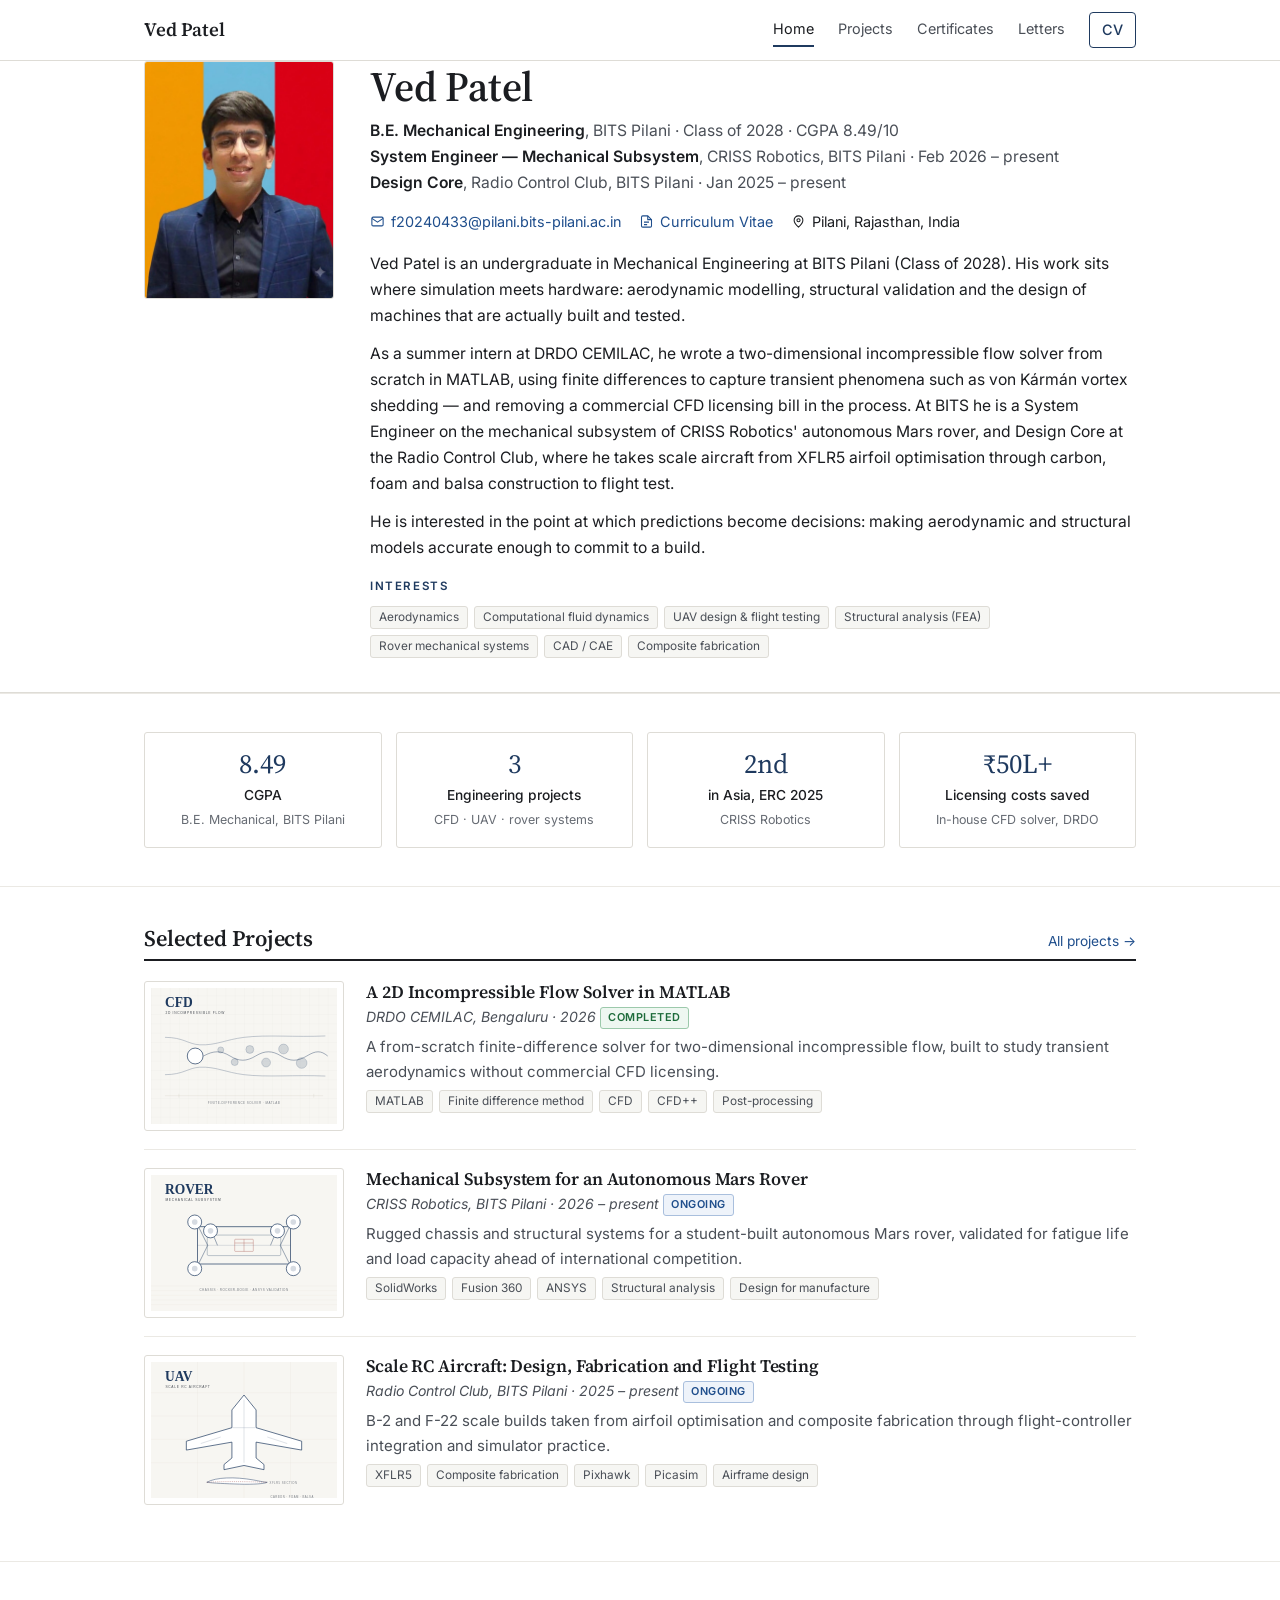
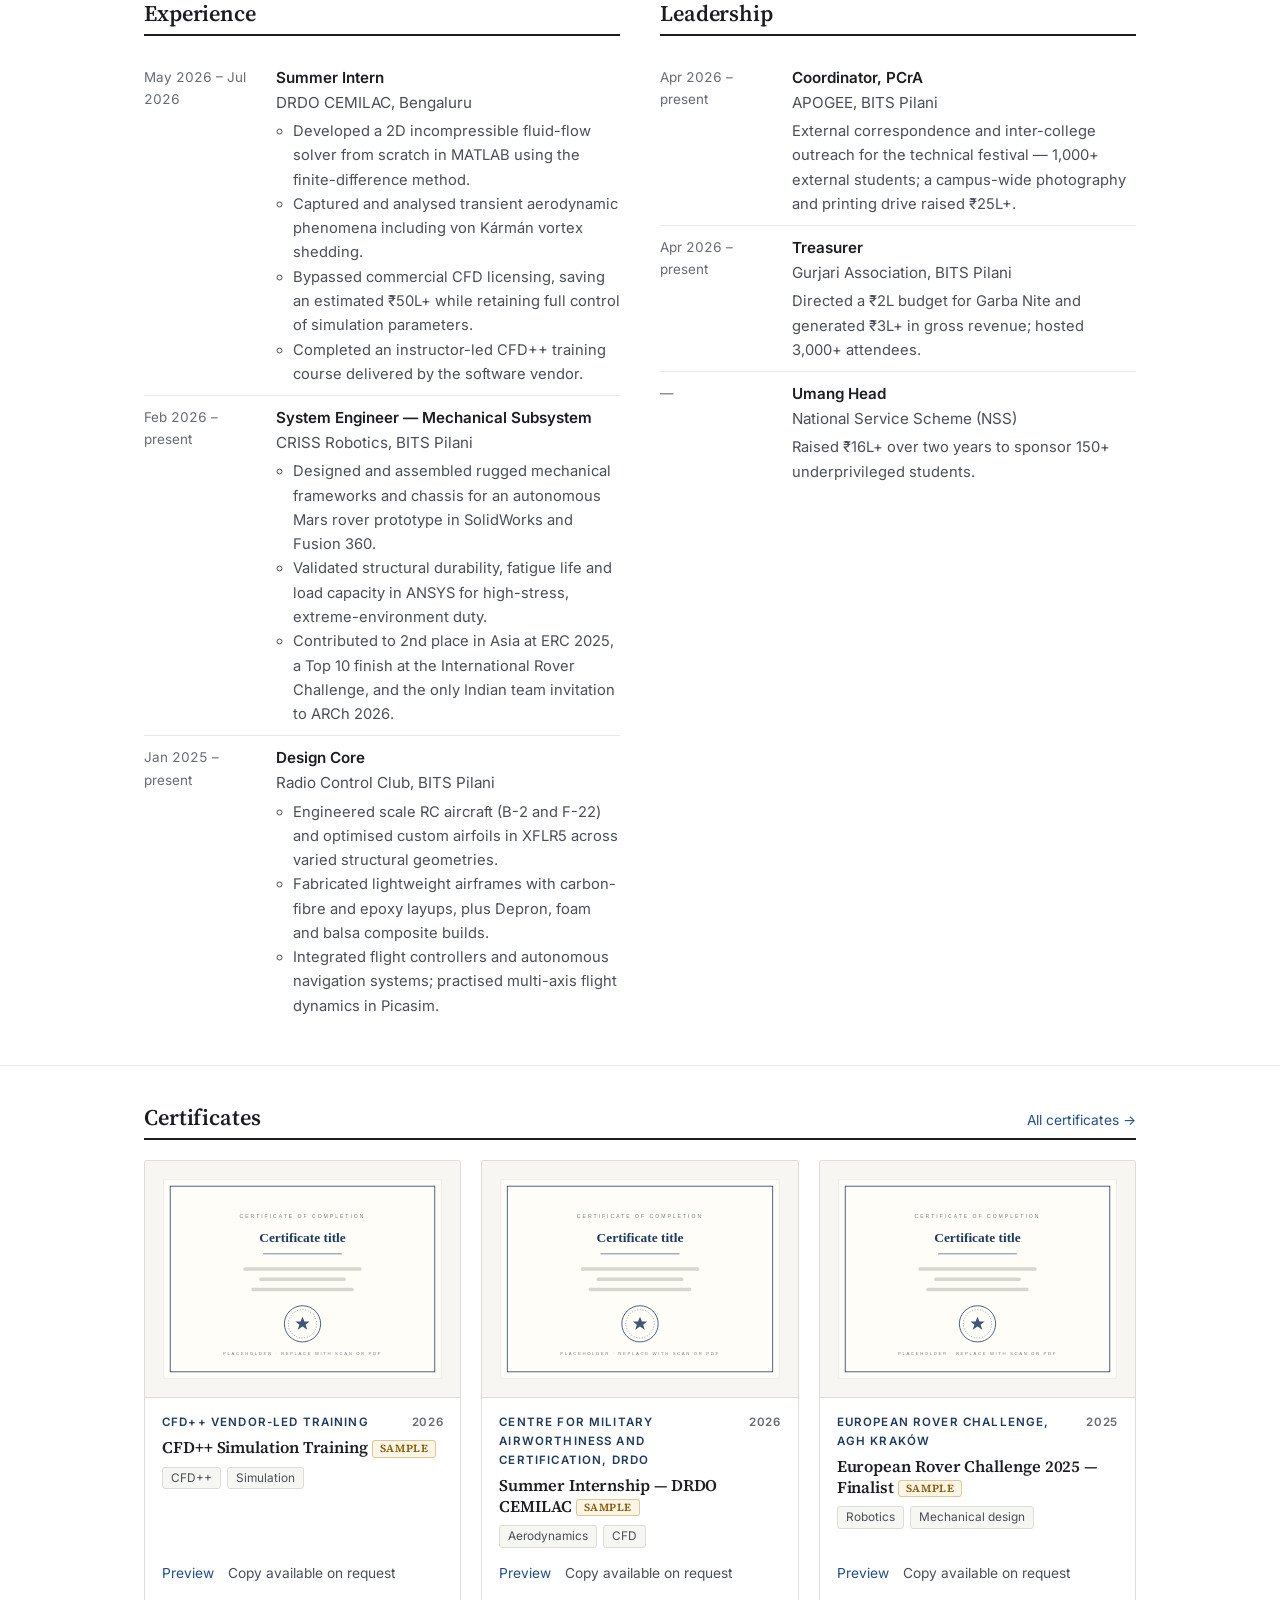
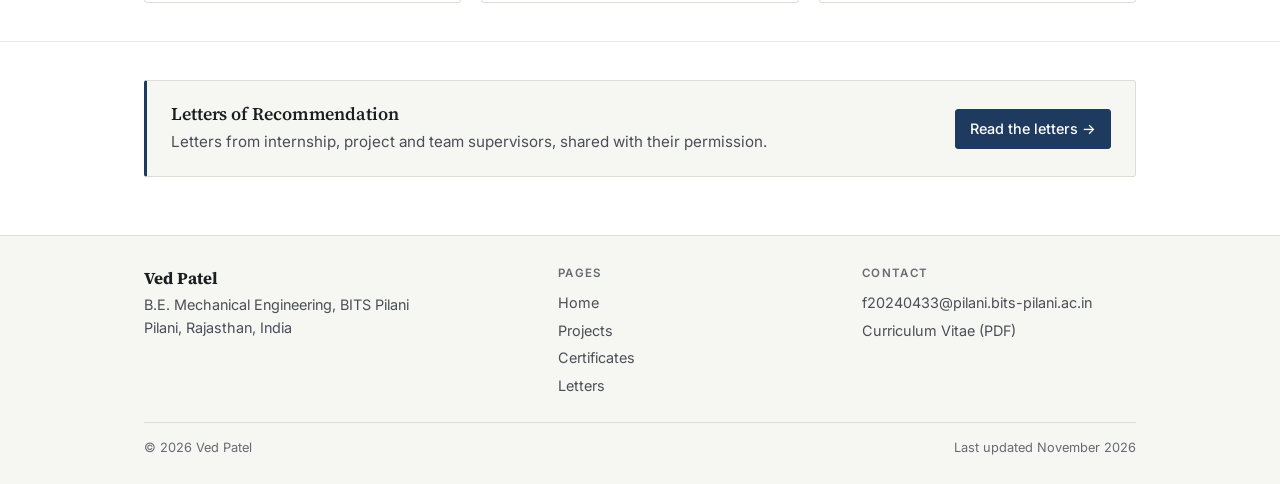
==== index.html @ c5541d89 "Initial portfolio site: home, projects, certificates, letters" ====
<!DOCTYPE html>
<html lang="en">
<head>
<meta charset="UTF-8">
<meta name="viewport" content="width=device-width, initial-scale=1.0">
<title>Ved Patel · Mechanical Engineering, BITS Pilani</title>
<meta name="description" content="Ved Patel — Mechanical Engineering undergraduate at BITS Pilani working on computational fluid dynamics, autonomous rover systems and UAV design.">
<meta name="theme-color" content="#1f3a5f">
<meta property="og:type" content="website">
<meta property="og:title" content="Ved Patel · Mechanical Engineering, BITS Pilani">
<meta property="og:description" content="Computational fluid dynamics, autonomous rover systems and UAV design.">
<meta property="og:site_name" content="Ved Patel">
<link rel="icon" href="assets/img/favicon.svg" type="image/svg+xml">
<link rel="preconnect" href="https://fonts.googleapis.com">
<link rel="preconnect" href="https://fonts.gstatic.com" crossorigin>
<link href="https://fonts.googleapis.com/css2?family=Source+Serif+4:opsz,wght@8..60,400;8..60,600;8..60,700&family=Inter:wght@400;500;600&display=swap" rel="stylesheet">
<link rel="stylesheet" href="assets/css/style.css">
<script src="assets/data/content.js" defer></script>
<script src="assets/js/main.js" defer></script>
</head>
<body>

<a class="skip-link" href="#main">Skip to content</a>

<header class="nav">
  <div class="container nav-inner">
    <a class="brand" href="index.html">Ved Patel</a>
    <button class="nav-toggle" type="button" aria-label="Menu" aria-expanded="false" aria-controls="nav-links">
      <svg viewBox="0 0 24 24" fill="none" stroke="currentColor" stroke-width="1.6" aria-hidden="true"><path d="M3 6h18M3 12h18M3 18h18"/></svg>
    </button>
    <nav class="nav-links" id="nav-links">
      <a href="index.html" class="active">Home</a>
      <a href="projects.html">Projects</a>
      <a href="certificates.html">Certificates</a>
      <a href="letters.html">Letters</a>
      <a href="assets/docs/Ved_Patel_CV.pdf" class="nav-cta" target="_blank" rel="noopener">CV</a>
    </nav>
  </div>
</header>

<main id="main">

  <section class="profile">
    <div class="container profile-grid">
      <img class="portrait" src="assets/img/portrait.jpg" width="190" height="238" alt="Portrait of Ved Patel">
      <div>
        <h1>Ved Patel</h1>
        <div data-roles></div>
        <div class="contact-row" data-contacts></div>
        <div class="bio" data-bio></div>
        <p class="kicker" style="margin:16px 0 0">Interests</p>
        <div class="interests" data-interests></div>
      </div>
    </div>
  </section>

  <section>
    <div class="container">
      <div class="stat-grid" data-stats></div>
    </div>
  </section>

  <section id="projects">
    <div class="container">
      <div class="sec-title">
        <h2>Selected Projects</h2>
        <a href="projects.html">All projects &rarr;</a>
      </div>
      <div class="rlist" data-featured-projects></div>
    </div>
  </section>

  <section id="experience">
    <div class="container two-col">
      <div>
        <div class="sec-title"><h2>Experience</h2></div>
        <ul class="cv" data-experience></ul>
      </div>
      <div>
        <div class="sec-title"><h2>Leadership</h2></div>
        <ul class="cv" data-leadership></ul>
      </div>
    </div>
  </section>

  <section id="certificates">
    <div class="container">
      <div class="sec-title">
        <h2>Certificates</h2>
        <a href="certificates.html">All certificates &rarr;</a>
      </div>
      <div class="grid grid-3" data-cert-preview></div>
    </div>
  </section>

  <section id="letters">
    <div class="container">
      <div class="cta-band">
        <div>
          <h3>Letters of Recommendation</h3>
          <p>Letters from internship, project and team supervisors, shared with their permission.</p>
        </div>
        <a class="btn btn-primary" href="letters.html">Read the letters &rarr;</a>
      </div>
    </div>
  </section>

</main>

<footer class="footer">
  <div class="container">
    <div class="footer-grid">
      <div>
        <p class="addr"><strong>Ved Patel</strong><br>
        B.E. Mechanical Engineering, BITS Pilani<br>
        Pilani, Rajasthan, India</p>
      </div>
      <div>
        <h4>Pages</h4>
        <a href="index.html">Home</a>
        <a href="projects.html">Projects</a>
        <a href="certificates.html">Certificates</a>
        <a href="letters.html">Letters</a>
      </div>
      <div>
        <h4>Contact</h4>
        <a href="mailto:f20240433@pilani.bits-pilani.ac.in">f20240433@pilani.bits-pilani.ac.in</a>
        <a href="assets/docs/Ved_Patel_CV.pdf" target="_blank" rel="noopener">Curriculum Vitae (PDF)</a>
      </div>
    </div>
    <div class="copy">
      <span>&copy; <span data-year>2026</span> Ved Patel</span>
      <span>Last updated November 2026</span>
    </div>
  </div>
</footer>

</body>
</html>
---- assets/css/style.css ----
/* =========================================================
   Ved Patel — academic portfolio
   Light, formal theme · Oxford navy accent
   ========================================================= */

:root{
  --bg:          #ffffff;
  --bg-2:        #f6f6f3;
  --panel:       #ffffff;
  --line:        #dedcd6;
  --line-soft:   #ebe9e4;
  --text:        #1b1d21;
  --muted:       #4a4f57;
  --muted-2:     #666b73;
  --accent:      #1f3a5f;   /* Oxford navy */
  --accent-soft: #2c5282;
  --accent-tint: #eef2f7;
  --link:        #1f4e8c;
  --tile:        #f1efe9;
  --maxw:        1040px;
  --serif: "Source Serif 4", "Source Serif Pro", Georgia, "Times New Roman", serif;
  --sans: "Inter", -apple-system, BlinkMacSystemFont, "Segoe UI", Roboto, sans-serif;
}

*{ box-sizing:border-box; }
html{ scroll-behavior:smooth; }

body{
  margin:0;
  background:var(--bg);
  color:var(--text);
  font-family:var(--sans);
  font-size:16px;
  line-height:1.65;
  -webkit-font-smoothing:antialiased;
  text-rendering:optimizeLegibility;
}

img{ max-width:100%; display:block; }
a{ color:var(--link); text-decoration:none; }
a:hover{ text-decoration:underline; text-underline-offset:2px; }

:focus-visible{
  outline:2px solid var(--accent);
  outline-offset:3px;
  border-radius:2px;
}

[hidden]{ display:none !important; }

h1,h2,h3,h4{
  font-family:var(--serif);
  font-weight:600;
  letter-spacing:-.005em;
  line-height:1.25;
  margin:0;
  color:var(--text);
}
h1{ font-size:clamp(2rem,4vw,2.6rem); }
h2{ font-size:1.55rem; }
h3{ font-size:1.12rem; }
p{ margin:0 0 1em; }

.container{ width:100%; max-width:var(--maxw); margin:0 auto; padding:0 24px; }
.muted{ color:var(--muted); }
.small{ font-size:.86rem; }
.skip-link{
  position:absolute; left:-9999px; top:0; z-index:100;
  background:var(--accent); color:#fff; padding:10px 16px; border-radius:0 0 4px 0;
}
.skip-link:focus{ left:0; }

/* ---------- Nav ---------- */
.nav{
  position:sticky; top:0; z-index:50;
  background:rgba(255,255,255,.96);
  backdrop-filter:saturate(1.2) blur(6px);
  border-bottom:1px solid var(--line);
}
.nav-inner{ display:flex; align-items:center; justify-content:space-between; height:60px; }
.brand{
  font-family:var(--serif); font-size:1.18rem; font-weight:600;
  color:var(--text); display:flex; align-items:center; gap:10px;
}
.brand:hover{ text-decoration:none; }
.nav-links{ display:flex; align-items:center; gap:24px; }
.nav-links a{
  font-size:.9rem; color:var(--muted); padding:4px 0;
  border-bottom:2px solid transparent;
}
.nav-links a:hover{ color:var(--text); text-decoration:none; }
.nav-links a.active{ color:var(--text); border-bottom-color:var(--accent); }
.nav-cta{
  border:1px solid var(--accent) !important;
  border-radius:4px; padding:5px 12px !important;
  color:var(--accent) !important; font-weight:500;
}
.nav-cta:hover{ background:var(--accent); color:#fff !important; }
.nav-toggle{
  display:none; background:none; border:0; color:var(--text);
  cursor:pointer; padding:8px; border-radius:4px;
}
.nav-toggle svg{ width:24px; height:24px; }

/* ---------- Profile header ---------- */
.profile{ padding:44px 0 34px; border-bottom:1px solid var(--line); }
.profile-grid{ display:grid; grid-template-columns:190px 1fr; gap:36px; align-items:start; }
.portrait{
  width:190px; height:auto; aspect-ratio:4/5; object-fit:cover;
  border:1px solid var(--line); border-radius:3px; background:#fff;
}
.profile h1{ margin-bottom:.35rem; }
.role{ margin:0; color:var(--muted); font-size:.98rem; line-height:1.55; }
.role strong{ color:var(--text); font-weight:600; }
.role + .role{ margin-top:2px; }
.contact-row{ display:flex; flex-wrap:wrap; gap:6px 18px; margin-top:14px; font-size:.9rem; }
.contact-row a,
.contact-row span{ display:inline-flex; align-items:center; gap:6px; }
.contact-row svg{ width:15px; height:15px; flex:none; }
.bio{ margin-top:18px; font-size:.98rem; color:var(--text); }
.bio p{ margin-bottom:.8em; }
.bio p:last-child{ margin-bottom:0; }
.interests{ display:flex; flex-wrap:wrap; gap:6px; margin-top:10px; }

/* ---------- Sections ---------- */
section{ padding:38px 0; }
section + section{ border-top:1px solid var(--line-soft); }
main > section:first-child{ padding-top:0; }
.sec-title{
  display:flex; align-items:baseline; justify-content:space-between; gap:16px;
  border-bottom:2px solid var(--text); padding-bottom:6px; margin-bottom:20px;
}
.sec-title h2{ font-size:1.4rem; }
.sec-title a{ font-size:.86rem; white-space:nowrap; }
.section-head{ margin-bottom:22px; max-width:72ch; }
.kicker{
  font-size:.72rem; letter-spacing:.14em; text-transform:uppercase;
  color:var(--accent); font-weight:600; margin:0 0 .5rem;
}
.lede{ font-size:1.02rem; color:var(--muted); max-width:75ch; }

/* ---------- Stats ---------- */
.stat-grid{ display:grid; grid-template-columns:repeat(4,1fr); gap:14px; }
.stat{
  border:1px solid var(--line); border-radius:3px; padding:16px;
  text-align:center; background:#fff;
}
.stat .num{ font-family:var(--serif); font-size:1.7rem; color:var(--accent); line-height:1.1; }
.stat .lbl{ font-size:.86rem; color:var(--text); margin-top:.35rem; font-weight:500; }
.stat .sub{ font-size:.78rem; color:var(--muted-2); margin-top:.2rem; }

/* ---------- Chips & badges ---------- */
.chip{
  font-size:.74rem; color:var(--muted); border:1px solid var(--line);
  border-radius:3px; padding:1px 8px; background:var(--bg-2);
  display:inline-block; line-height:1.6;
}
.meta-row{ display:flex; flex-wrap:wrap; gap:6px; align-items:center; }
.badge{
  display:inline-block; font-size:.68rem; font-weight:600; letter-spacing:.05em;
  text-transform:uppercase; padding:1px 7px; border-radius:3px;
  vertical-align:1px; border:1px solid;
}
.badge.pub{ color:#1d6b3a; border-color:#9cc9ab; background:#eef7f1; }
.badge.acc{ color:#1f4e8c; border-color:#a9bfdd; background:#eef3fa; }
.badge.sample{ color:#8a5a00; border-color:#e0c68f; background:#fbf5e7; }
.badge.muted-badge{ color:var(--muted-2); border-color:var(--line); background:var(--bg-2); }

/* ---------- Research / project list ---------- */
.rlist{ display:flex; flex-direction:column; }
.ritem{
  display:grid; grid-template-columns:200px 1fr; gap:22px;
  padding:18px 0; border-bottom:1px solid var(--line-soft);
}
.ritem:first-child{ padding-top:0; }
.ritem:last-child{ border-bottom:0; }
.rthumb{
  border:1px solid var(--line); border-radius:3px; background:#fff;
  aspect-ratio:4/3; display:flex; align-items:center; justify-content:center;
  overflow:hidden; padding:6px;
}
.rthumb img{ width:100%; height:100%; object-fit:cover; }
.ritem h3{ font-size:1.1rem; margin-bottom:2px; }
.ritem h3 a{ color:var(--text); }
.ritem .venue{ font-size:.88rem; color:var(--muted); font-style:italic; margin-bottom:6px; }
.ritem .venue .badge{ font-style:normal; }
.ritem p{ font-size:.94rem; color:var(--muted); margin:0 0 6px; }
.ritem .meta-row{ margin-top:6px; }

/* ---------- Cards ---------- */
.grid{ display:grid; gap:20px; }
.grid-2{ grid-template-columns:repeat(2,1fr); }
.grid-3{ grid-template-columns:repeat(3,1fr); }

.card{
  border:1px solid var(--line); border-radius:3px; overflow:hidden;
  background:#fff; color:var(--text); display:flex; flex-direction:column;
}
.card-media{
  background:var(--tile); border-bottom:1px solid var(--line);
  display:flex; align-items:center; justify-content:center;
  aspect-ratio:4/3; overflow:hidden;
}
.card-media img{ width:100%; height:100%; object-fit:cover; }
.card-body{ padding:16px 18px 18px; flex:1; display:flex; flex-direction:column; }
.card .tag{
  font-size:.7rem; letter-spacing:.12em; text-transform:uppercase;
  color:var(--accent); font-weight:600; margin-bottom:.4rem;
}
.card h3{ font-size:1.08rem; margin-bottom:.4rem; }
.card p{ color:var(--muted); font-size:.92rem; margin:0 0 1em; }
.card .meta-row{ margin-top:auto; }

/* ---------- Certificate cards ---------- */
.cert-card{
  border:1px solid var(--line); border-radius:3px; overflow:hidden;
  background:#fff; display:flex; flex-direction:column;
  transition:border-color .2s ease, box-shadow .2s ease;
}
.cert-card:hover{ border-color:#bdb9b0; box-shadow:0 2px 10px rgba(0,0,0,.05); }
.cert-media{
  display:block; width:100%; padding:0; border:0; border-bottom:1px solid var(--line);
  background:var(--tile); cursor:pointer; aspect-ratio:4/3; overflow:hidden;
}
.cert-media img{ width:100%; height:100%; object-fit:cover; transition:transform .3s ease; }
.cert-media:hover img{ transform:scale(1.02); }
.cert-body{ padding:15px 17px 17px; display:flex; flex-direction:column; flex:1; }
.cert-top{
  display:flex; justify-content:space-between; gap:10px;
  font-size:.72rem; letter-spacing:.1em; text-transform:uppercase;
  color:var(--accent); font-weight:600; margin-bottom:.35rem;
}
.cert-top .when{ color:var(--muted-2); letter-spacing:.06em; white-space:nowrap; }
.cert-body h3{ font-size:1.02rem; margin-bottom:.55rem; }
.cert-body .meta-row{ margin:0 0 .9rem; }
.cert-links{ margin-top:auto; display:flex; flex-wrap:wrap; gap:6px 14px; font-size:.86rem; }
.linkish{
  background:none; border:0; padding:0; margin:0; cursor:pointer;
  color:var(--link); font:inherit; text-align:left;
}
.linkish:hover{ text-decoration:underline; text-underline-offset:2px; }

/* ---------- Letters ---------- */
.letters-list{ display:flex; flex-direction:column; }
.letter-item{
  display:grid; grid-template-columns:190px 1fr; gap:24px;
  padding:20px 0; border-bottom:1px solid var(--line-soft);
}
.letter-item:first-child{ padding-top:0; }
.letter-item:last-child{ border-bottom:0; }
.letter-preview{
  position:relative; border:1px solid var(--line); border-radius:3px;
  background:var(--tile); aspect-ratio:4/3; overflow:hidden;
}
.letter-preview img{ width:100%; height:100%; object-fit:cover; }
.letter-preview .badge{ position:absolute; top:8px; left:8px; background:#fff; }
.letter-item h3{ font-size:1.08rem; margin-bottom:2px; }
.letter-role{ margin:0; color:var(--muted); font-size:.93rem; }
.letter-rel{ margin:.35rem 0 .9rem; color:var(--muted-2); font-size:.86rem; font-style:italic; }
.letter-actions{ display:flex; flex-wrap:wrap; gap:8px 14px; align-items:center; font-size:.88rem; }

/* ---------- CV rows ---------- */
.cv{ list-style:none; margin:0; padding:0; }
.cv li{
  display:grid; grid-template-columns:150px 1fr; gap:18px;
  padding:9px 0; border-bottom:1px solid var(--line-soft); font-size:.95rem;
}
.cv li:last-child{ border-bottom:0; }
.cv .d{ color:var(--muted-2); font-size:.84rem; font-variant-numeric:tabular-nums; padding-top:1px; }
.cv .r{ font-weight:600; }
.cv .o{ color:var(--muted); }
.cv .x{ color:var(--muted); font-size:.92rem; margin-top:4px; }
.cv .x ul{ margin:4px 0 0; padding-left:1.05rem; }
.cv .x li{ display:list-item; padding:0; border:0; font-size:.92rem; }
.two-col{ display:grid; grid-template-columns:1fr 1fr; gap:40px; }
.two-col .cv li{ grid-template-columns:118px 1fr; gap:14px; }

/* ---------- Buttons ---------- */
.btn{
  display:inline-flex; align-items:center; gap:.45rem; padding:7px 14px;
  border-radius:3px; font-size:.9rem; font-weight:500;
  border:1px solid var(--line); color:var(--text); background:#fff; cursor:pointer;
  font-family:var(--sans);
}
.btn:hover{ text-decoration:none; border-color:var(--accent); color:var(--accent); }
.btn svg{ width:15px; height:15px; }
.btn-primary{ background:var(--accent); border-color:var(--accent); color:#fff; }
.btn-primary:hover{ background:var(--accent-soft); border-color:var(--accent-soft); color:#fff; }

/* ---------- Page header ---------- */
.page-head{ padding:40px 0 26px; border-bottom:1px solid var(--line); }
.page-head h1{ font-size:clamp(1.8rem,3.4vw,2.3rem); }
.page-head .lede{ margin-top:.8rem; margin-bottom:0; }

/* ---------- Filters ---------- */
.filters{ display:flex; flex-wrap:wrap; gap:8px; margin-bottom:24px; }
.filter{
  font-family:var(--sans); font-size:.83rem; color:var(--muted);
  background:#fff; border:1px solid var(--line); border-radius:3px;
  padding:4px 12px; cursor:pointer;
}
.filter:hover{ border-color:var(--accent); color:var(--accent); }
.filter.active{ background:var(--accent); border-color:var(--accent); color:#fff; }

/* ---------- Detail page ---------- */
.back-link{
  display:inline-flex; align-items:center; gap:.4rem;
  color:var(--muted); font-size:.88rem; margin:26px 0 18px;
}
.back-link:hover{ color:var(--accent); }
.detail-head{ padding-bottom:22px; border-bottom:1px solid var(--line); }
.detail-head h1{ font-size:clamp(1.7rem,3.2vw,2.25rem); max-width:24ch; }
.detail-meta{ margin:.7rem 0 0; color:var(--muted); font-size:.95rem; }
.detail-meta .badge{ margin-left:6px; }
.facts{ display:grid; grid-template-columns:repeat(4,1fr); gap:12px; margin:22px 0 30px; }
.fact{ border:1px solid var(--line); border-radius:3px; padding:12px 14px; background:var(--bg-2); }
.fact .k{
  font-size:.64rem; letter-spacing:.12em; text-transform:uppercase;
  color:var(--accent); font-weight:600;
}
.fact .v{ font-family:var(--serif); font-size:1rem; margin-top:.25rem; color:var(--text); line-height:1.3; }
.detail-grid{ display:grid; grid-template-columns:minmax(0,1fr) 290px; gap:40px; align-items:start; }
.prose{ max-width:74ch; }
.prose p{ color:var(--muted); }
.prose p:last-child{ margin-bottom:0; }
.prose h2{ font-size:1.3rem; margin:1.8rem 0 .6rem; }
.prose h3{ font-size:1.02rem; margin:1.4rem 0 .4rem; color:var(--accent); }
.figure{
  margin:0 0 1.8rem; border:1px solid var(--line); border-radius:3px;
  overflow:hidden; background:#fff;
}
.figure .frame{ background:var(--tile); padding:14px; display:flex; align-items:center; justify-content:center; }
.figure img{ max-height:460px; width:auto; max-width:100%; }
.figure figcaption{
  padding:10px 14px; color:var(--muted); font-size:.84rem;
  border-top:1px solid var(--line); background:var(--bg-2);
}
.gallery{ display:grid; grid-template-columns:1fr 1fr; gap:16px; margin:1.6rem 0; }
.gallery .figure{ margin:0; }
.gallery .figure img{ max-height:280px; }
.detail-aside{ display:flex; flex-direction:column; gap:16px; }
.panel{ border:1px solid var(--line); border-radius:3px; padding:16px 18px; background:var(--panel); }
.panel h3{
  font-family:var(--sans); font-size:.7rem; letter-spacing:.12em;
  text-transform:uppercase; color:var(--muted-2); font-weight:600;
  margin-bottom:.7rem;
}
.panel ul{ margin:0; padding-left:1.05rem; color:var(--muted); font-size:.9rem; }
.panel li{ margin-bottom:.45rem; }
.panel li:last-child{ margin-bottom:0; }
.panel .chips{ display:flex; flex-wrap:wrap; gap:6px; }
.panel .links{ display:flex; flex-direction:column; gap:6px; font-size:.9rem; }
.prevnext{
  display:flex; justify-content:space-between; gap:20px;
  margin-top:38px; padding-top:18px; border-top:1px solid var(--line);
  font-size:.92rem;
}
.prevnext a{ display:inline-flex; flex-direction:column; gap:2px; max-width:46%; }
.prevnext .lbl{ font-size:.72rem; letter-spacing:.12em; text-transform:uppercase; color:var(--muted-2); }
.prevnext .next{ text-align:right; margin-left:auto; }
.prevnext .t{ color:var(--text); font-weight:500; }

/* ---------- CTA band ---------- */
.cta-band{
  border:1px solid var(--line); border-left:3px solid var(--accent);
  border-radius:3px; padding:22px 24px; background:var(--bg-2);
  display:flex; align-items:center; justify-content:space-between; gap:22px;
}
.cta-band p{ margin:0; color:var(--muted); font-size:.95rem; max-width:62ch; }
.cta-band h3{ margin-bottom:.25rem; }

/* ---------- Footer ---------- */
.footer{
  border-top:1px solid var(--line); background:var(--bg-2);
  padding:30px 0 26px; margin-top:20px; font-size:.9rem;
}
.footer-grid{ display:grid; grid-template-columns:1.4fr 1fr 1fr; gap:30px; }
.footer h4{
  font-family:var(--sans); font-size:.72rem; letter-spacing:.12em;
  text-transform:uppercase; color:var(--muted-2); margin-bottom:8px; font-weight:600;
}
.footer a{ display:block; color:var(--muted); padding:2px 0; }
.footer a:hover{ color:var(--accent); }
.footer .addr{ color:var(--muted); line-height:1.6; margin:0; }
.footer .addr strong{ color:var(--text); font-family:var(--serif); font-size:1.05rem; }
.footer .copy{
  margin-top:22px; padding-top:14px; border-top:1px solid var(--line);
  color:var(--muted-2); font-size:.8rem;
  display:flex; justify-content:space-between; flex-wrap:wrap; gap:8px;
}

/* ---------- Modal / lightbox (native dialog) ---------- */
.modal{
  border:0; padding:0; background:transparent;
  width:min(760px, calc(100vw - 32px));
  max-height:calc(100vh - 48px);
  color:var(--text);
}
.modal::backdrop{ background:rgba(20,24,30,.55); backdrop-filter:blur(2px); }
.modal-panel{
  background:#fff; border:1px solid var(--line); border-radius:4px;
  max-height:calc(100vh - 48px); overflow:auto; position:relative;
  box-shadow:0 18px 50px rgba(0,0,0,.22);
}
.modal-close{
  position:absolute; top:8px; right:10px; z-index:2;
  background:#fff; border:1px solid var(--line); border-radius:3px;
  width:32px; height:32px; font-size:1.25rem; line-height:1; color:var(--muted);
  cursor:pointer;
}
.modal-close:hover{ color:var(--text); border-color:var(--accent); }
.modal-body{ padding:26px 28px 28px; }
.modal-body h2{ font-size:1.4rem; margin-bottom:.35rem; }
.modal-sub{ color:var(--muted); font-size:.9rem; margin:0 0 1.1rem; }
.modal-figure{
  border:1px solid var(--line); border-radius:3px; overflow:hidden;
  background:var(--tile); margin:0 0 1.1rem;
}
.modal-figure img{ width:100%; height:auto; }
.modal-actions{ display:flex; flex-wrap:wrap; gap:8px; margin-top:1.2rem; }
.modal .note{
  display:block; color:var(--muted-2); font-size:.86rem;
  border-top:1px solid var(--line-soft); padding-top:12px; margin-top:14px;
}
.pdf-frame{
  width:100%; height:min(60vh, 520px); border:1px solid var(--line);
  border-radius:3px; background:var(--bg-2);
}
body.modal-open{ overflow:hidden; }

/* ---------- Empty state ---------- */
.empty{
  border:1px dashed var(--line); border-radius:3px;
  padding:34px 24px; text-align:center; color:var(--muted); background:var(--bg-2);
}
.empty h1,.empty h3{ margin-bottom:.4rem; }
.empty-title{ font-size:1.4rem; }
.empty p{ margin:0; }

/* ---------- Responsive ---------- */
@media (max-width:900px){
  .grid-3{ grid-template-columns:repeat(2,1fr); }
  .two-col{ grid-template-columns:1fr; gap:10px; }
  .stat-grid{ grid-template-columns:repeat(2,1fr); }
  .detail-grid{ grid-template-columns:1fr; gap:28px; }
  .facts{ grid-template-columns:repeat(2,1fr); }
  .letters-list .letter-item{ grid-template-columns:160px 1fr; }
}
@media (max-width:760px){
  .nav-links{
    position:fixed; inset:60px 0 auto 0; flex-direction:column;
    align-items:flex-start; gap:0; background:#fff;
    border-bottom:1px solid var(--line); padding:6px 24px 16px;
    transform:translateY(-130%); transition:transform .25s ease; z-index:40;
  }
  .nav-links.open{ transform:none; }
  .nav-links a{ width:100%; padding:12px 0; border-bottom:1px solid var(--line-soft); }
  .nav-links a.active{ border-bottom-color:var(--line-soft); color:var(--accent); }
  .nav-links a.nav-cta{ margin-top:10px; text-align:center; }
  .nav-toggle{ display:inline-flex; }
  .profile{ padding:28px 0 24px; }
  .profile-grid{ grid-template-columns:1fr; gap:18px; }
  .portrait{ width:150px; }
  .ritem{ grid-template-columns:1fr; gap:10px; }
  .rthumb{ max-width:360px; }
  .cv li, .two-col .cv li{ grid-template-columns:1fr; gap:2px; }
  .grid-2,.grid-3{ grid-template-columns:1fr; }
  .footer-grid{ grid-template-columns:1fr; gap:18px; }
  .facts{ grid-template-columns:1fr 1fr; }
  .gallery{ grid-template-columns:1fr; }
  .cta-band{ flex-direction:column; align-items:flex-start; }
  .letter-item{ grid-template-columns:1fr; gap:14px; }
  .letter-preview{ max-width:360px; }
  .prevnext{ flex-direction:column; gap:14px; }
  .prevnext a{ max-width:100%; }
  .prevnext .next{ text-align:left; margin-left:0; }
}
@media (max-width:520px){
  .stat-grid{ grid-template-columns:1fr 1fr; }
  .facts{ grid-template-columns:1fr; }
  .modal-body{ padding:22px 18px 22px; }
  .detail-head h1{ max-width:none; }
}

/* ---------- Reduced motion ---------- */
@media (prefers-reduced-motion: reduce){
  html{ scroll-behavior:auto; }
  *, *::before, *::after{
    animation-duration:.01ms !important;
    animation-iteration-count:1 !important;
    transition-duration:.01ms !important;
  }
}

/* ---------- Print ---------- */
@media print{
  .nav, .footer, .filters, .prevnext, .back-link, .cta-band{ display:none !important; }
  body{ font-size:11pt; color:#000; }
  a{ color:#000; text-decoration:none; }
  section{ padding:14px 0; page-break-inside:avoid; }
  .profile-grid{ grid-template-columns:120px 1fr; }
  .portrait{ width:120px; }
  .stat, .fact, .panel, .figure, .card, .ritem{ border-color:#bbb; }
}
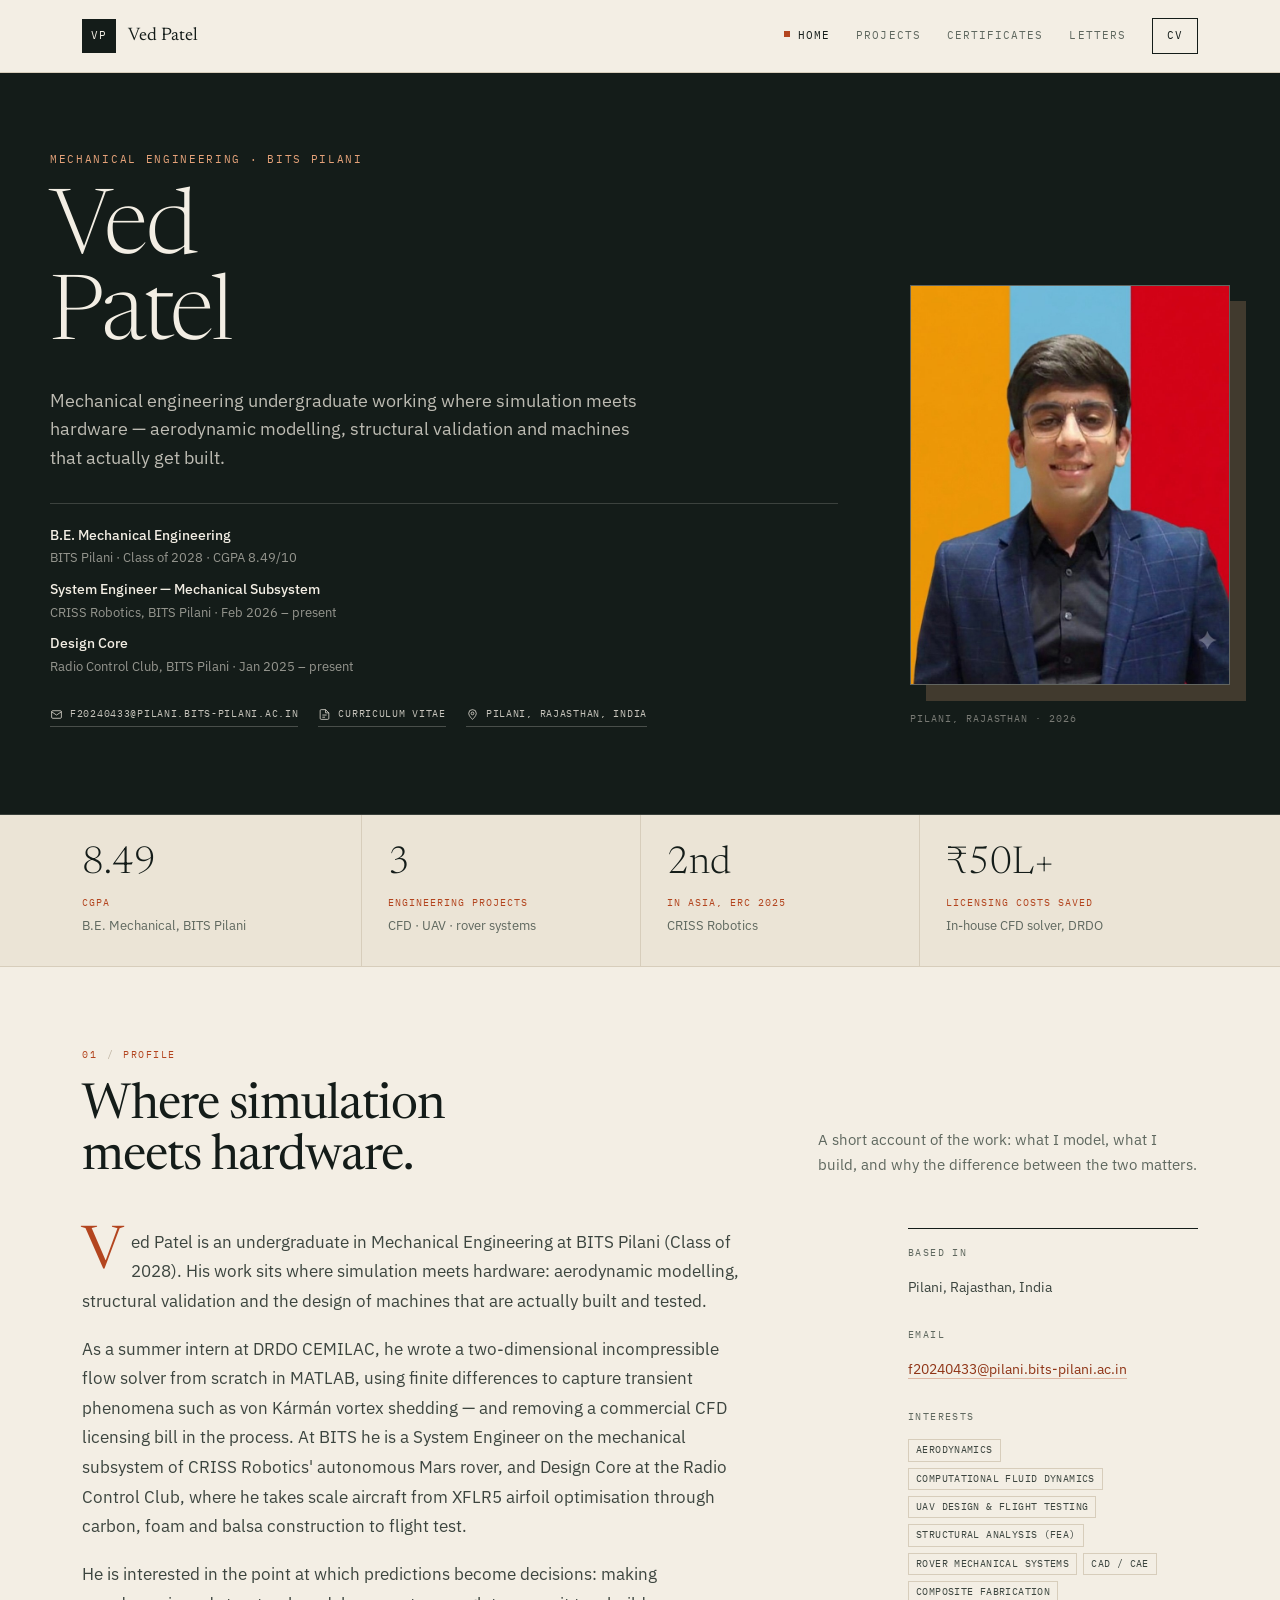
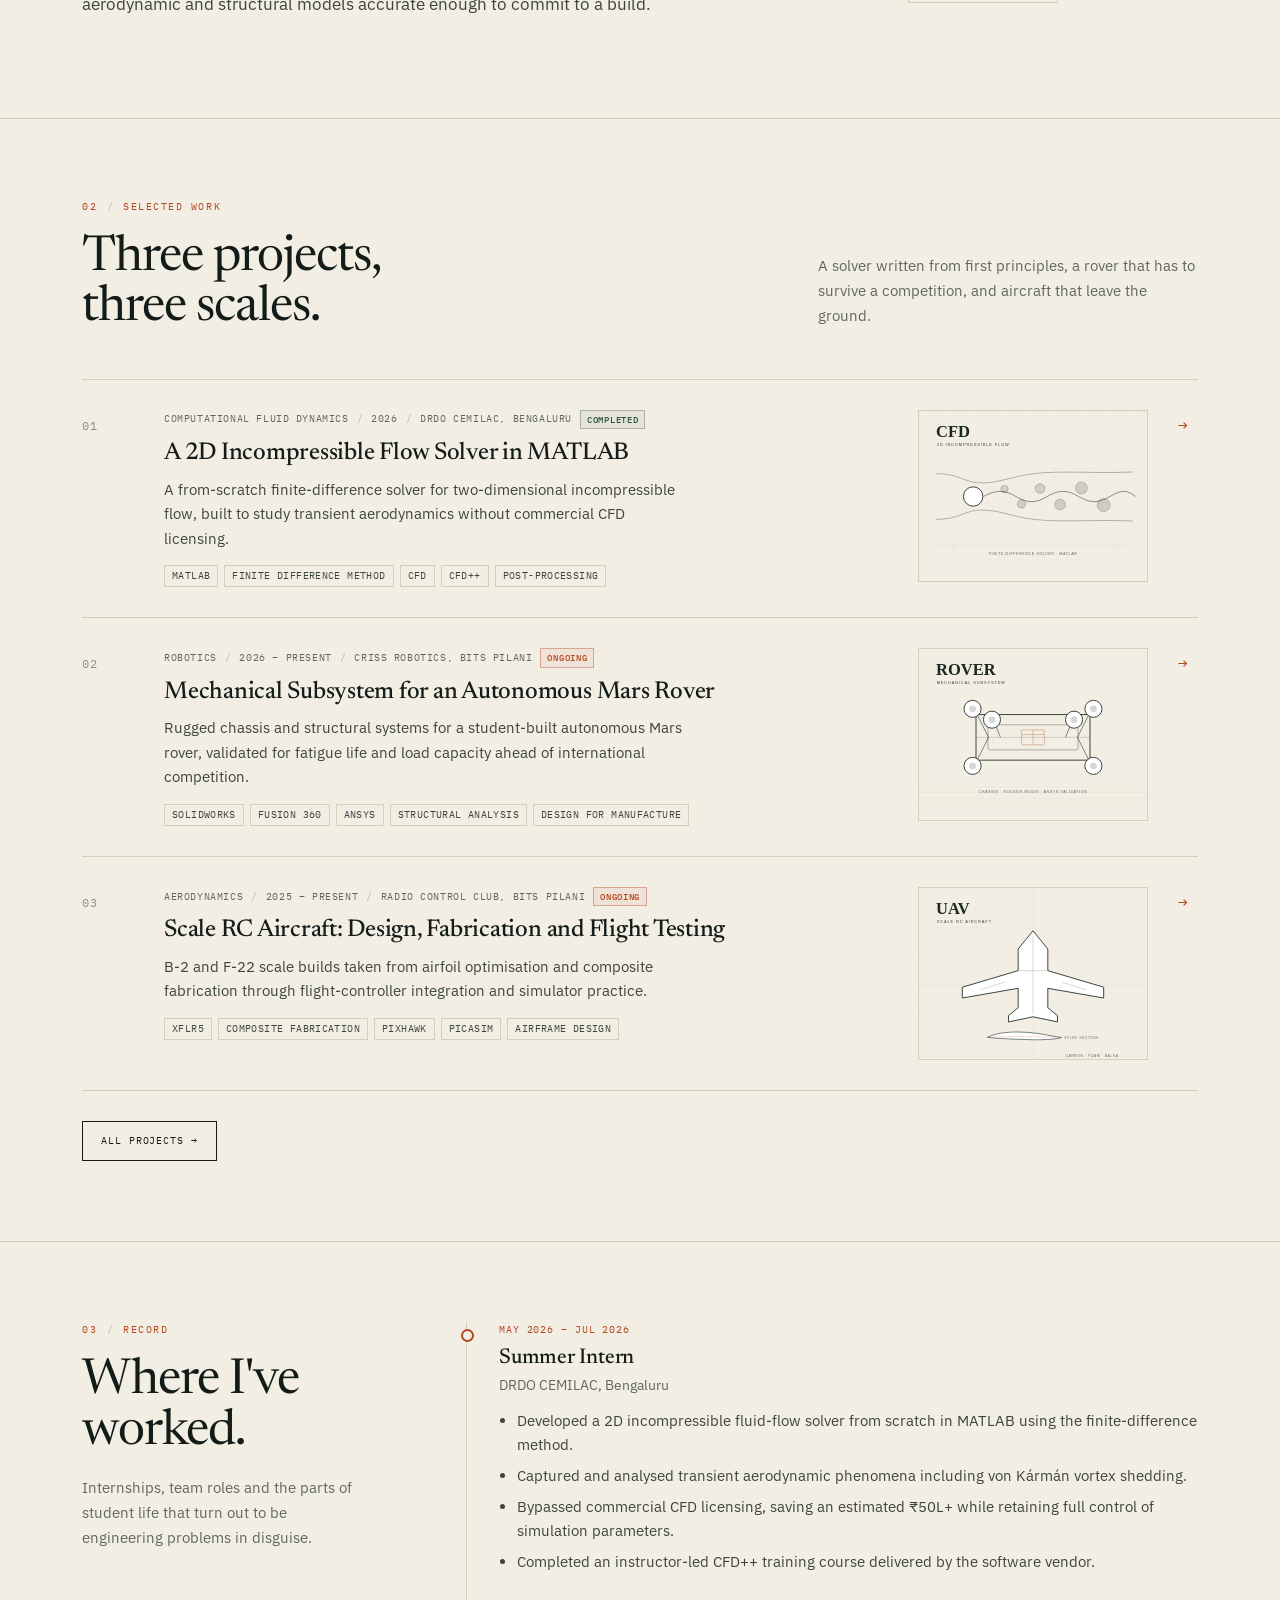
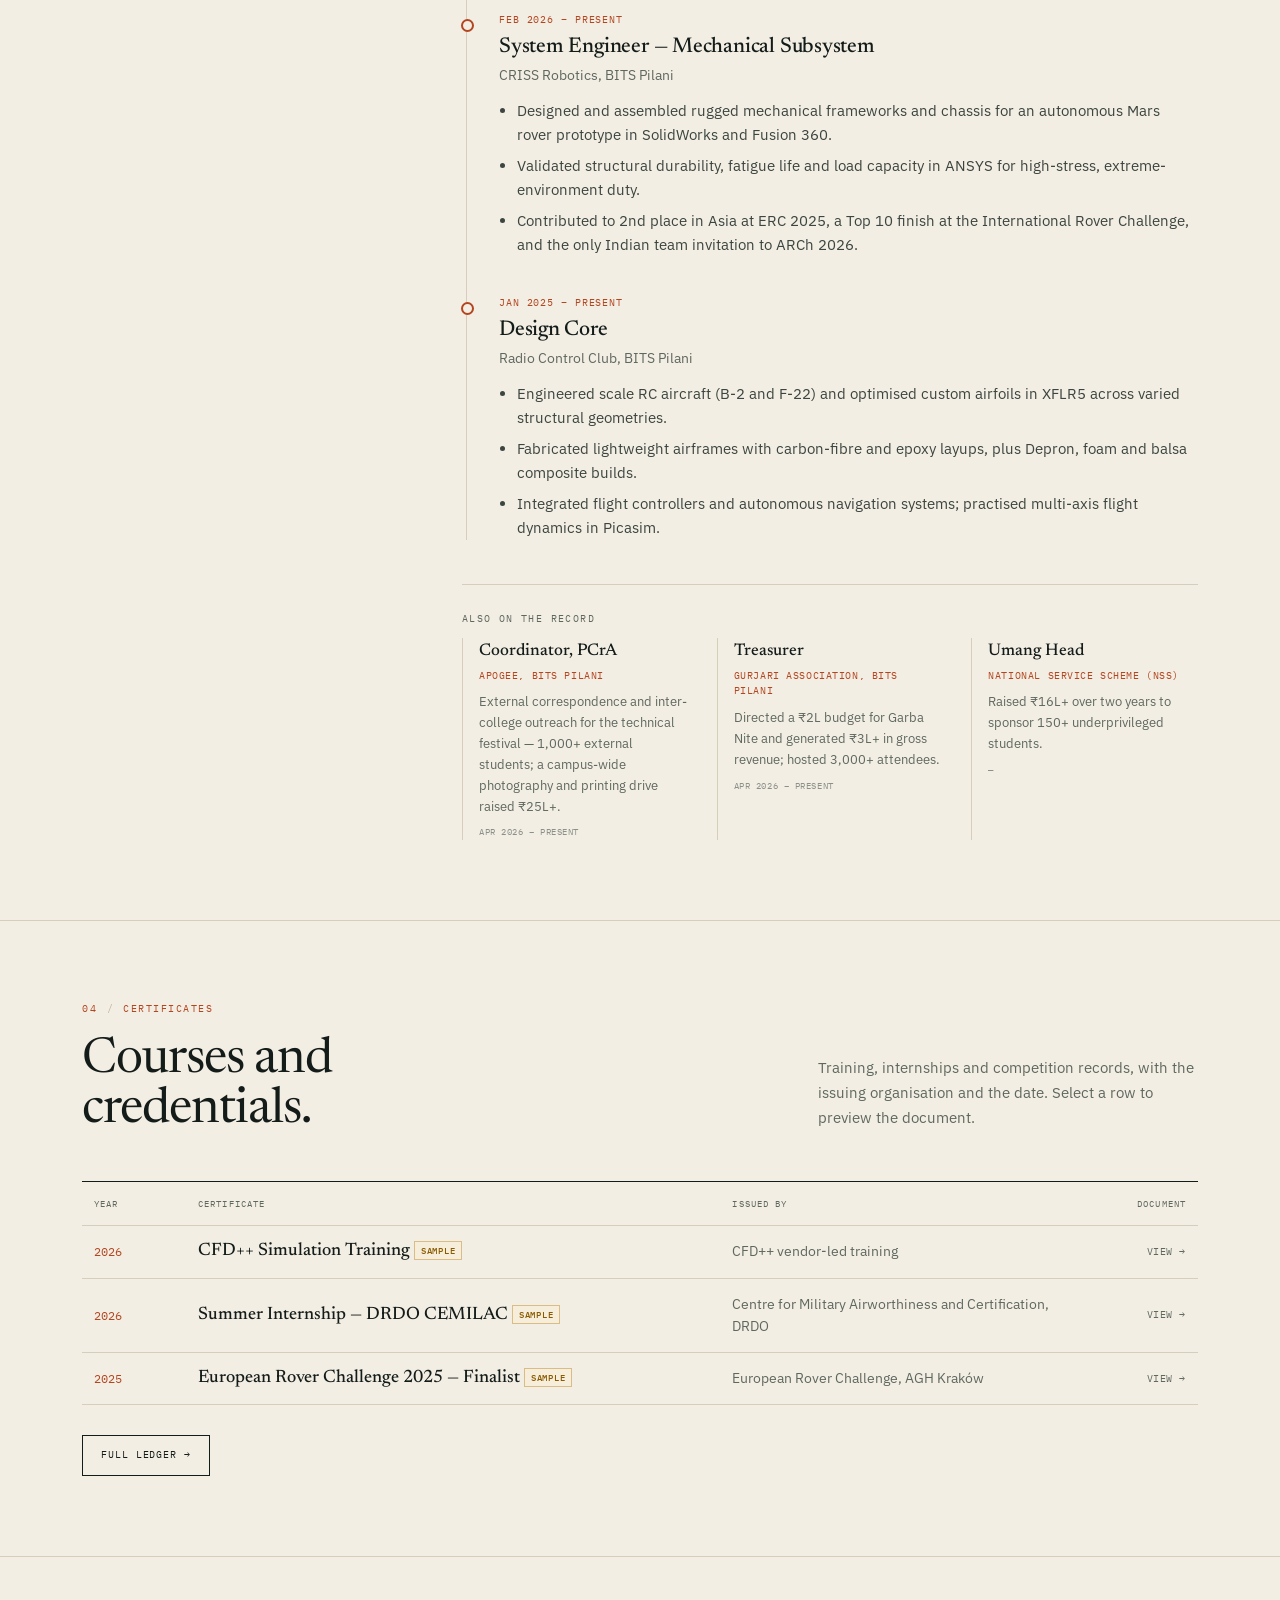
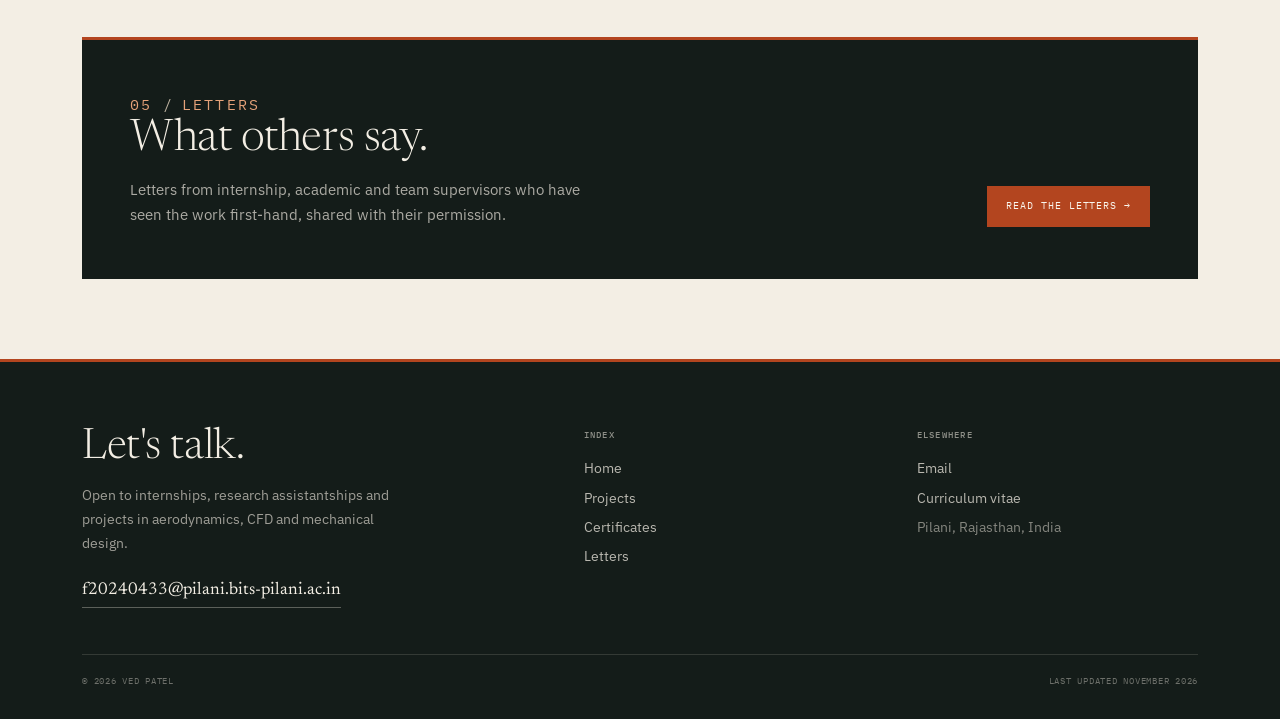
==== commit d141cca4: "Redesign: editorial parchment, ink and terracotta identity" ====
--- a/index.html
+++ b/index.html
@@ -5,7 +5,7 @@
 <meta name="viewport" content="width=device-width, initial-scale=1.0">
 <title>Ved Patel · Mechanical Engineering, BITS Pilani</title>
 <meta name="description" content="Ved Patel — Mechanical Engineering undergraduate at BITS Pilani working on computational fluid dynamics, autonomous rover systems and UAV design.">
-<meta name="theme-color" content="#1f3a5f">
+<meta name="theme-color" content="#141c19">
 <meta property="og:type" content="website">
 <meta property="og:title" content="Ved Patel · Mechanical Engineering, BITS Pilani">
 <meta property="og:description" content="Computational fluid dynamics, autonomous rover systems and UAV design.">
@@ -13,7 +13,7 @@
 <link rel="icon" href="assets/img/favicon.svg" type="image/svg+xml">
 <link rel="preconnect" href="https://fonts.googleapis.com">
 <link rel="preconnect" href="https://fonts.gstatic.com" crossorigin>
-<link href="https://fonts.googleapis.com/css2?family=Source+Serif+4:opsz,wght@8..60,400;8..60,600;8..60,700&family=Inter:wght@400;500;600&display=swap" rel="stylesheet">
+<link href="https://fonts.googleapis.com/css2?family=Newsreader:ital,opsz,wght@0,6..72,300;0,6..72,400;0,6..72,500;0,6..72,600;1,6..72,300&family=IBM+Plex+Mono:wght@400;500&family=IBM+Plex+Sans:wght@400;500;600&display=swap" rel="stylesheet">
 <link rel="stylesheet" href="assets/css/style.css">
 <script src="assets/data/content.js" defer></script>
 <script src="assets/js/main.js" defer></script>
@@ -23,8 +23,8 @@
 <a class="skip-link" href="#main">Skip to content</a>
 
 <header class="nav">
-  <div class="container nav-inner">
-    <a class="brand" href="index.html">Ved Patel</a>
+  <div class="wrap nav-inner">
+    <a class="brand" href="index.html"><span class="brand-mark">VP</span> Ved Patel</a>
     <button class="nav-toggle" type="button" aria-label="Menu" aria-expanded="false" aria-controls="nav-links">
       <svg viewBox="0 0 24 24" fill="none" stroke="currentColor" stroke-width="1.6" aria-hidden="true"><path d="M3 6h18M3 12h18M3 18h18"/></svg>
     </button>
@@ -40,67 +40,108 @@
 
 <main id="main">
 
-  <section class="profile">
-    <div class="container profile-grid">
-      <img class="portrait" src="assets/img/portrait.jpg" width="190" height="238" alt="Portrait of Ved Patel">
+  <section class="hero">
+    <div class="wrap hero-grid">
       <div>
-        <h1>Ved Patel</h1>
-        <div data-roles></div>
-        <div class="contact-row" data-contacts></div>
-        <div class="bio" data-bio></div>
-        <p class="kicker" style="margin:16px 0 0">Interests</p>
-        <div class="interests" data-interests></div>
+        <p class="eyebrow">Mechanical engineering · BITS Pilani</p>
+        <h1>Ved<br>Patel</h1>
+        <p class="hero-lead" data-site-tagline></p>
+        <div class="hero-roles" data-hero-roles></div>
+        <div class="hero-contacts" data-contacts></div>
+      </div>
+      <figure class="hero-portrait">
+        <img src="assets/img/portrait.jpg" width="320" height="400" alt="Portrait of Ved Patel">
+        <figcaption data-site-caption></figcaption>
+      </figure>
+    </div>
+  </section>
+
+  <div class="stats">
+    <div class="wrap stats-grid" data-stats></div>
+  </div>
+
+  <section class="section" id="profile">
+    <div class="wrap">
+      <div class="section-head">
+        <p class="section-index">01 <span class="sep">/</span> Profile</p>
+        <div class="section-head-row">
+          <h2>Where simulation<br>meets hardware.</h2>
+          <p class="section-note">A short account of the work: what I model, what I build, and why the difference between the two matters.</p>
+        </div>
+      </div>
+      <div class="profile-grid">
+        <div class="profile-copy" data-bio></div>
+        <aside class="profile-side">
+          <p class="mini-label">Based in</p>
+          <p class="side-text" data-site-location></p>
+          <p class="mini-label">Email</p>
+          <p class="side-text"><a data-site-email href="mailto:f20240433@pilani.bits-pilani.ac.in">f20240433@pilani.bits-pilani.ac.in</a></p>
+          <p class="mini-label">Interests</p>
+          <div class="interests" data-interests></div>
+        </aside>
       </div>
     </div>
   </section>
 
-  <section>
-    <div class="container">
-      <div class="stat-grid" data-stats></div>
+  <section class="section" id="work">
+    <div class="wrap">
+      <div class="section-head">
+        <p class="section-index">02 <span class="sep">/</span> Selected work</p>
+        <div class="section-head-row">
+          <h2>Three projects,<br>three scales.</h2>
+          <p class="section-note">A solver written from first principles, a rover that has to survive a competition, and aircraft that leave the ground.</p>
+        </div>
+      </div>
+      <ol class="work-index" data-featured-projects></ol>
+      <p class="section-more"><a class="btn" href="projects.html">All projects &rarr;</a></p>
     </div>
   </section>
 
-  <section id="projects">
-    <div class="container">
-      <div class="sec-title">
-        <h2>Selected Projects</h2>
-        <a href="projects.html">All projects &rarr;</a>
-      </div>
-      <div class="rlist" data-featured-projects></div>
-    </div>
-  </section>
-
-  <section id="experience">
-    <div class="container two-col">
-      <div>
-        <div class="sec-title"><h2>Experience</h2></div>
-        <ul class="cv" data-experience></ul>
+  <section class="section" id="record">
+    <div class="wrap record-grid">
+      <div class="record-aside">
+        <p class="section-index">03 <span class="sep">/</span> Record</p>
+        <h2>Where I've<br>worked.</h2>
+        <p class="section-note">Internships, team roles and the parts of student life that turn out to be engineering problems in disguise.</p>
       </div>
       <div>
-        <div class="sec-title"><h2>Leadership</h2></div>
-        <ul class="cv" data-leadership></ul>
+        <div class="timeline" data-experience></div>
+        <div class="also">
+          <p class="mini-label">Also on the record</p>
+          <div class="leadership" data-leadership></div>
+        </div>
       </div>
     </div>
   </section>
 
-  <section id="certificates">
-    <div class="container">
-      <div class="sec-title">
-        <h2>Certificates</h2>
-        <a href="certificates.html">All certificates &rarr;</a>
+  <section class="section" id="certificates">
+    <div class="wrap">
+      <div class="section-head">
+        <p class="section-index">04 <span class="sep">/</span> Certificates</p>
+        <div class="section-head-row">
+          <h2>Courses and<br>credentials.</h2>
+          <p class="section-note">Training, internships and competition records, with the issuing organisation and the date. Select a row to preview the document.</p>
+        </div>
       </div>
-      <div class="grid grid-3" data-cert-preview></div>
+      <div class="ledger">
+        <div class="ledger-head">
+          <span>Year</span><span>Certificate</span><span>Issued by</span><span style="text-align:right">Document</span>
+        </div>
+        <div data-cert-preview></div>
+      </div>
+      <p class="section-more"><a class="btn" href="certificates.html">Full ledger &rarr;</a></p>
     </div>
   </section>
 
-  <section id="letters">
-    <div class="container">
-      <div class="cta-band">
+  <section class="section" id="letters">
+    <div class="wrap">
+      <div class="cta">
         <div>
-          <h3>Letters of Recommendation</h3>
-          <p>Letters from internship, project and team supervisors, shared with their permission.</p>
+          <p class="section-index">05 <span class="sep">/</span> Letters</p>
+          <h2>What others say.</h2>
+          <p>Letters from internship, academic and team supervisors who have seen the work first-hand, shared with their permission.</p>
         </div>
-        <a class="btn btn-primary" href="letters.html">Read the letters &rarr;</a>
+        <a class="btn btn-accent" href="letters.html">Read the letters &rarr;</a>
       </div>
     </div>
   </section>
@@ -108,27 +149,28 @@
 </main>
 
 <footer class="footer">
-  <div class="container">
-    <div class="footer-grid">
+  <div class="wrap">
+    <div class="footer-top">
       <div>
-        <p class="addr"><strong>Ved Patel</strong><br>
-        B.E. Mechanical Engineering, BITS Pilani<br>
-        Pilani, Rajasthan, India</p>
+        <h2>Let's talk.</h2>
+        <p>Open to internships, research assistantships and projects in aerodynamics, CFD and mechanical design.</p>
+        <a class="footer-email" data-site-email href="mailto:f20240433@pilani.bits-pilani.ac.in">f20240433@pilani.bits-pilani.ac.in</a>
       </div>
       <div>
-        <h4>Pages</h4>
+        <h4>Index</h4>
         <a href="index.html">Home</a>
         <a href="projects.html">Projects</a>
         <a href="certificates.html">Certificates</a>
         <a href="letters.html">Letters</a>
       </div>
       <div>
-        <h4>Contact</h4>
-        <a href="mailto:f20240433@pilani.bits-pilani.ac.in">f20240433@pilani.bits-pilani.ac.in</a>
-        <a href="assets/docs/Ved_Patel_CV.pdf" target="_blank" rel="noopener">Curriculum Vitae (PDF)</a>
+        <h4>Elsewhere</h4>
+        <a href="mailto:f20240433@pilani.bits-pilani.ac.in">Email</a>
+        <a data-cv href="assets/docs/Ved_Patel_CV.pdf" target="_blank" rel="noopener">Curriculum vitae</a>
+        <span class="footer-static" data-site-location>Pilani, Rajasthan, India</span>
       </div>
     </div>
-    <div class="copy">
+    <div class="footer-bottom">
       <span>&copy; <span data-year>2026</span> Ved Patel</span>
       <span>Last updated November 2026</span>
     </div>
--- a/assets/css/style.css
+++ b/assets/css/style.css
@@ -1,34 +1,38 @@
 /* =========================================================
-   Ved Patel — academic portfolio
-   Light, formal theme · Oxford navy accent
+   Ved Patel — portfolio
+   Editorial academic theme
+   Parchment · deep ink · terracotta
    ========================================================= */
 
 :root{
-  --bg:          #ffffff;
-  --bg-2:        #f6f6f3;
-  --panel:       #ffffff;
-  --line:        #dedcd6;
-  --line-soft:   #ebe9e4;
-  --text:        #1b1d21;
-  --muted:       #4a4f57;
-  --muted-2:     #666b73;
-  --accent:      #1f3a5f;   /* Oxford navy */
-  --accent-soft: #2c5282;
-  --accent-tint: #eef2f7;
-  --link:        #1f4e8c;
-  --tile:        #f1efe9;
-  --maxw:        1040px;
-  --serif: "Source Serif 4", "Source Serif Pro", Georgia, "Times New Roman", serif;
-  --sans: "Inter", -apple-system, BlinkMacSystemFont, "Segoe UI", Roboto, sans-serif;
+  --paper:        #f3eee4;
+  --paper-2:      #ebe4d6;
+  --cream:        #faf6ee;
+  --ink:          #141c19;
+  --ink-2:        #1c2822;
+  --body:         #3c453f;
+  --muted:        #5f685f;
+  --faint:        #8b918a;
+  --line:         #d7cdbb;
+  --line-strong:  #bdb2a0;
+  --accent:       #b3451f;
+  --accent-deep:  #8f3416;
+  --accent-on-dark:#e5a279;
+  --green:        #2c5545;
+  --gold:         #c9a25a;
+  --max:          1180px;
+  --serif: "Newsreader", Georgia, "Times New Roman", serif;
+  --sans: "IBM Plex Sans", -apple-system, BlinkMacSystemFont, "Segoe UI", Roboto, sans-serif;
+  --mono: "IBM Plex Mono", ui-monospace, "Cascadia Mono", Consolas, monospace;
 }
 
 *{ box-sizing:border-box; }
-html{ scroll-behavior:smooth; }
+html{ scroll-behavior:smooth; scroll-padding-top:90px; }
 
 body{
   margin:0;
-  background:var(--bg);
-  color:var(--text);
+  background:var(--paper);
+  color:var(--ink);
   font-family:var(--sans);
   font-size:16px;
   line-height:1.65;
@@ -37,449 +41,968 @@
 }
 
 img{ max-width:100%; display:block; }
-a{ color:var(--link); text-decoration:none; }
-a:hover{ text-decoration:underline; text-underline-offset:2px; }
+
+a{
+  color:var(--accent-deep);
+  text-decoration:none;
+  border-bottom:1px solid rgba(179,69,31,.32);
+}
+a:hover{ color:var(--accent); border-bottom-color:var(--accent); }
+
+::selection{ background:var(--accent); color:var(--cream); }
 
 :focus-visible{
   outline:2px solid var(--accent);
   outline-offset:3px;
-  border-radius:2px;
 }
 
 [hidden]{ display:none !important; }
 
 h1,h2,h3,h4{
   font-family:var(--serif);
-  font-weight:600;
-  letter-spacing:-.005em;
-  line-height:1.25;
+  font-weight:400;
+  line-height:1.1;
+  letter-spacing:-.01em;
   margin:0;
-  color:var(--text);
-}
-h1{ font-size:clamp(2rem,4vw,2.6rem); }
-h2{ font-size:1.55rem; }
-h3{ font-size:1.12rem; }
+  color:var(--ink);
+}
 p{ margin:0 0 1em; }
-
-.container{ width:100%; max-width:var(--maxw); margin:0 auto; padding:0 24px; }
+p:last-child{ margin-bottom:0; }
+
+.wrap{ width:100%; max-width:var(--max); margin:0 auto; padding:0 32px; }
+
+.mono{
+  font-family:var(--mono);
+  font-size:.68rem;
+  letter-spacing:.09em;
+  text-transform:uppercase;
+}
+.mini-label{
+  font-family:var(--mono);
+  font-size:.62rem;
+  letter-spacing:.14em;
+  text-transform:uppercase;
+  color:var(--muted);
+  margin:0 0 10px;
+}
+.small{ font-size:.86rem; }
 .muted{ color:var(--muted); }
-.small{ font-size:.86rem; }
+
 .skip-link{
   position:absolute; left:-9999px; top:0; z-index:100;
-  background:var(--accent); color:#fff; padding:10px 16px; border-radius:0 0 4px 0;
+  background:var(--accent); color:var(--cream);
+  padding:10px 16px; font-family:var(--mono); font-size:.7rem;
 }
 .skip-link:focus{ left:0; }
 
-/* ---------- Nav ---------- */
+/* ---------- Navigation ---------- */
 .nav{
   position:sticky; top:0; z-index:50;
-  background:rgba(255,255,255,.96);
-  backdrop-filter:saturate(1.2) blur(6px);
+  background:var(--paper);
   border-bottom:1px solid var(--line);
 }
-.nav-inner{ display:flex; align-items:center; justify-content:space-between; height:60px; }
+.nav-inner{ display:flex; align-items:center; justify-content:space-between; height:72px; }
 .brand{
-  font-family:var(--serif); font-size:1.18rem; font-weight:600;
-  color:var(--text); display:flex; align-items:center; gap:10px;
-}
-.brand:hover{ text-decoration:none; }
-.nav-links{ display:flex; align-items:center; gap:24px; }
+  display:inline-flex; align-items:center; gap:12px;
+  font-family:var(--serif); font-size:1.14rem; color:var(--ink);
+  border-bottom:0;
+}
+.brand:hover{ color:var(--ink); border-bottom:0; }
+.brand-mark{
+  display:grid; place-items:center;
+  width:34px; height:34px; background:var(--ink); color:var(--paper);
+  font-family:var(--mono); font-size:.68rem; letter-spacing:.06em;
+}
+.nav-links{ display:flex; align-items:center; gap:26px; }
 .nav-links a{
-  font-size:.9rem; color:var(--muted); padding:4px 0;
-  border-bottom:2px solid transparent;
-}
-.nav-links a:hover{ color:var(--text); text-decoration:none; }
-.nav-links a.active{ color:var(--text); border-bottom-color:var(--accent); }
+  font-family:var(--mono);
+  font-size:.66rem;
+  letter-spacing:.1em;
+  text-transform:uppercase;
+  color:var(--muted);
+  border-bottom:0;
+  padding:4px 0;
+}
+.nav-links a:hover{ color:var(--ink); border-bottom:0; }
+.nav-links a.active{ color:var(--ink); }
+.nav-links a.active::before{
+  content:""; display:inline-block;
+  width:6px; height:6px; background:var(--accent);
+  margin-right:8px; vertical-align:2px;
+}
 .nav-cta{
-  border:1px solid var(--accent) !important;
-  border-radius:4px; padding:5px 12px !important;
-  color:var(--accent) !important; font-weight:500;
-}
-.nav-cta:hover{ background:var(--accent); color:#fff !important; }
+  border:1px solid var(--ink) !important;
+  padding:8px 14px !important;
+  color:var(--ink) !important;
+}
+.nav-cta:hover{ background:var(--ink); color:var(--paper) !important; }
 .nav-toggle{
-  display:none; background:none; border:0; color:var(--text);
-  cursor:pointer; padding:8px; border-radius:4px;
-}
-.nav-toggle svg{ width:24px; height:24px; }
-
-/* ---------- Profile header ---------- */
-.profile{ padding:44px 0 34px; border-bottom:1px solid var(--line); }
-.profile-grid{ display:grid; grid-template-columns:190px 1fr; gap:36px; align-items:start; }
-.portrait{
-  width:190px; height:auto; aspect-ratio:4/5; object-fit:cover;
-  border:1px solid var(--line); border-radius:3px; background:#fff;
-}
-.profile h1{ margin-bottom:.35rem; }
-.role{ margin:0; color:var(--muted); font-size:.98rem; line-height:1.55; }
-.role strong{ color:var(--text); font-weight:600; }
-.role + .role{ margin-top:2px; }
-.contact-row{ display:flex; flex-wrap:wrap; gap:6px 18px; margin-top:14px; font-size:.9rem; }
-.contact-row a,
-.contact-row span{ display:inline-flex; align-items:center; gap:6px; }
-.contact-row svg{ width:15px; height:15px; flex:none; }
-.bio{ margin-top:18px; font-size:.98rem; color:var(--text); }
-.bio p{ margin-bottom:.8em; }
-.bio p:last-child{ margin-bottom:0; }
-.interests{ display:flex; flex-wrap:wrap; gap:6px; margin-top:10px; }
+  display:none; background:none; border:1px solid var(--line);
+  color:var(--ink); cursor:pointer; padding:7px; border-radius:0;
+}
+.nav-toggle svg{ width:22px; height:22px; display:block; }
+
+/* ---------- Hero ---------- */
+.hero{
+  background:var(--ink);
+  color:var(--paper);
+  position:relative;
+  overflow:hidden;
+}
+.hero::after{
+  content:""; position:absolute; left:0; right:0; bottom:0; height:1px;
+  background:rgba(243,238,228,.16);
+}
+.hero-grid{
+  display:grid;
+  grid-template-columns:minmax(0,1fr) 320px;
+  gap:72px;
+  align-items:end;
+  padding:78px 0 88px;
+}
+.eyebrow{
+  font-family:var(--mono);
+  font-size:.66rem;
+  letter-spacing:.16em;
+  text-transform:uppercase;
+  color:var(--accent-on-dark);
+  margin:0 0 22px;
+}
+.hero h1{
+  font-size:clamp(3.3rem, 7.2vw, 5.6rem);
+  font-weight:300;
+  line-height:.95;
+  letter-spacing:-.025em;
+  color:var(--paper);
+  margin:0 0 26px;
+}
+.hero-lead{
+  font-size:1.12rem;
+  line-height:1.6;
+  color:rgba(243,238,228,.76);
+  max-width:54ch;
+  margin:0 0 30px;
+}
+.hero-roles{
+  display:grid;
+  gap:9px;
+  border-top:1px solid rgba(243,238,228,.18);
+  padding-top:20px;
+  margin-bottom:28px;
+}
+.hero-role{ display:flex; flex-direction:column; gap:1px; margin:0; font-size:.86rem; }
+.hero-role strong{ font-weight:500; color:var(--paper); }
+.hero-role span{ color:rgba(243,238,228,.58); font-size:.82rem; }
+.hero-contacts{ display:flex; flex-wrap:wrap; gap:10px 20px; align-items:center; }
+.hero-contacts a,
+.hero-contacts > span{
+  display:inline-flex; align-items:center; gap:7px;
+  font-family:var(--mono);
+  font-size:.64rem;
+  letter-spacing:.07em;
+  text-transform:uppercase;
+  color:rgba(243,238,228,.8);
+  border-bottom:1px solid rgba(243,238,228,.24);
+  padding-bottom:3px;
+}
+.hero-contacts a:hover{ color:var(--accent-on-dark); border-bottom-color:var(--accent-on-dark); }
+.hero-contacts svg{ width:13px; height:13px; flex:none; }
+.hero-portrait{ margin:0; position:relative; }
+.hero-portrait img{
+  width:100%; height:auto; aspect-ratio:4/5; object-fit:cover;
+  border:1px solid rgba(243,238,228,.35);
+  box-shadow:16px 16px 0 0 rgba(229,162,121,.22);
+  filter:saturate(.96);
+}
+.hero-portrait figcaption{
+  font-family:var(--mono);
+  font-size:.6rem;
+  letter-spacing:.1em;
+  text-transform:uppercase;
+  color:rgba(243,238,228,.45);
+  margin-top:26px;
+}
+
+/* ---------- Stats band ---------- */
+.stats{ background:var(--paper-2); border-bottom:1px solid var(--line); }
+.stats-grid{ display:grid; grid-template-columns:repeat(4,1fr); }
+.stat{ padding:30px 26px; border-left:1px solid var(--line); }
+.stat:first-child{ border-left:0; padding-left:0; }
+.stat .num{
+  font-family:var(--serif);
+  font-size:clamp(2rem, 3vw, 2.7rem);
+  font-weight:300;
+  line-height:1;
+  color:var(--ink);
+}
+.stat .lbl{
+  font-family:var(--mono);
+  font-size:.62rem;
+  letter-spacing:.1em;
+  text-transform:uppercase;
+  color:var(--accent);
+  margin-top:12px;
+}
+.stat .sub{ font-size:.8rem; color:var(--muted); margin-top:4px; }
 
 /* ---------- Sections ---------- */
-section{ padding:38px 0; }
-section + section{ border-top:1px solid var(--line-soft); }
-main > section:first-child{ padding-top:0; }
-.sec-title{
-  display:flex; align-items:baseline; justify-content:space-between; gap:16px;
-  border-bottom:2px solid var(--text); padding-bottom:6px; margin-bottom:20px;
-}
-.sec-title h2{ font-size:1.4rem; }
-.sec-title a{ font-size:.86rem; white-space:nowrap; }
-.section-head{ margin-bottom:22px; max-width:72ch; }
-.kicker{
-  font-size:.72rem; letter-spacing:.14em; text-transform:uppercase;
-  color:var(--accent); font-weight:600; margin:0 0 .5rem;
-}
-.lede{ font-size:1.02rem; color:var(--muted); max-width:75ch; }
-
-/* ---------- Stats ---------- */
-.stat-grid{ display:grid; grid-template-columns:repeat(4,1fr); gap:14px; }
-.stat{
-  border:1px solid var(--line); border-radius:3px; padding:16px;
-  text-align:center; background:#fff;
-}
-.stat .num{ font-family:var(--serif); font-size:1.7rem; color:var(--accent); line-height:1.1; }
-.stat .lbl{ font-size:.86rem; color:var(--text); margin-top:.35rem; font-weight:500; }
-.stat .sub{ font-size:.78rem; color:var(--muted-2); margin-top:.2rem; }
-
-/* ---------- Chips & badges ---------- */
-.chip{
-  font-size:.74rem; color:var(--muted); border:1px solid var(--line);
-  border-radius:3px; padding:1px 8px; background:var(--bg-2);
-  display:inline-block; line-height:1.6;
-}
-.meta-row{ display:flex; flex-wrap:wrap; gap:6px; align-items:center; }
+.section{ padding:80px 0; }
+.section + .section{ border-top:1px solid var(--line); }
+.section-head{ margin-bottom:44px; }
+.section-index{
+  font-family:var(--mono);
+  font-size:.64rem;
+  letter-spacing:.15em;
+  text-transform:uppercase;
+  color:var(--accent);
+  display:flex; align-items:center; gap:10px;
+  margin:0 0 18px;
+}
+.section-index .sep{ color:var(--line-strong); letter-spacing:0; }
+.section-head-row{
+  display:grid;
+  grid-template-columns:minmax(0,1fr) minmax(0,380px);
+  gap:56px;
+  align-items:end;
+}
+.section-head h2,
+.record-aside h2{
+  font-size:clamp(2.1rem, 4.2vw, 3.1rem);
+  font-weight:400;
+  line-height:1.02;
+  letter-spacing:-.02em;
+}
+.section-note{
+  font-size:.94rem;
+  line-height:1.65;
+  color:var(--muted);
+  margin:0;
+  padding-bottom:6px;
+}
+.section-more{ margin:30px 0 0; }
+
+/* ---------- Profile ---------- */
+.profile-grid{
+  display:grid;
+  grid-template-columns:minmax(0,1fr) 290px;
+  gap:72px;
+  align-items:start;
+}
+.profile-copy p{
+  font-size:1.04rem;
+  line-height:1.78;
+  color:var(--body);
+  max-width:66ch;
+  margin-bottom:1.1em;
+}
+.profile-copy p:first-of-type::first-letter{
+  float:left;
+  font-family:var(--serif);
+  font-size:3.6em;
+  line-height:.78;
+  padding:.06em .12em 0 0;
+  color:var(--accent);
+}
+.profile-side{
+  border-top:1px solid var(--ink);
+  padding-top:16px;
+  display:flex;
+  flex-direction:column;
+  gap:4px;
+}
+.profile-side .mini-label{ margin-top:18px; }
+.profile-side .mini-label:first-child{ margin-top:0; }
+.side-text{ font-size:.9rem; color:var(--body); margin:0 0 6px; }
+.interests{ display:flex; flex-wrap:wrap; gap:6px; }
+
+/* ---------- Tags & badges ---------- */
+.tag{
+  display:inline-block;
+  font-family:var(--mono);
+  font-size:.6rem;
+  letter-spacing:.04em;
+  text-transform:uppercase;
+  color:var(--body);
+  border:1px solid var(--line);
+  padding:3px 7px;
+  line-height:1.5;
+}
 .badge{
-  display:inline-block; font-size:.68rem; font-weight:600; letter-spacing:.05em;
-  text-transform:uppercase; padding:1px 7px; border-radius:3px;
-  vertical-align:1px; border:1px solid;
-}
-.badge.pub{ color:#1d6b3a; border-color:#9cc9ab; background:#eef7f1; }
-.badge.acc{ color:#1f4e8c; border-color:#a9bfdd; background:#eef3fa; }
-.badge.sample{ color:#8a5a00; border-color:#e0c68f; background:#fbf5e7; }
-.badge.muted-badge{ color:var(--muted-2); border-color:var(--line); background:var(--bg-2); }
-
-/* ---------- Research / project list ---------- */
-.rlist{ display:flex; flex-direction:column; }
-.ritem{
-  display:grid; grid-template-columns:200px 1fr; gap:22px;
-  padding:18px 0; border-bottom:1px solid var(--line-soft);
-}
-.ritem:first-child{ padding-top:0; }
-.ritem:last-child{ border-bottom:0; }
-.rthumb{
-  border:1px solid var(--line); border-radius:3px; background:#fff;
-  aspect-ratio:4/3; display:flex; align-items:center; justify-content:center;
-  overflow:hidden; padding:6px;
-}
-.rthumb img{ width:100%; height:100%; object-fit:cover; }
-.ritem h3{ font-size:1.1rem; margin-bottom:2px; }
-.ritem h3 a{ color:var(--text); }
-.ritem .venue{ font-size:.88rem; color:var(--muted); font-style:italic; margin-bottom:6px; }
-.ritem .venue .badge{ font-style:normal; }
-.ritem p{ font-size:.94rem; color:var(--muted); margin:0 0 6px; }
-.ritem .meta-row{ margin-top:6px; }
-
-/* ---------- Cards ---------- */
-.grid{ display:grid; gap:20px; }
-.grid-2{ grid-template-columns:repeat(2,1fr); }
-.grid-3{ grid-template-columns:repeat(3,1fr); }
-
-.card{
-  border:1px solid var(--line); border-radius:3px; overflow:hidden;
-  background:#fff; color:var(--text); display:flex; flex-direction:column;
-}
-.card-media{
-  background:var(--tile); border-bottom:1px solid var(--line);
-  display:flex; align-items:center; justify-content:center;
-  aspect-ratio:4/3; overflow:hidden;
-}
-.card-media img{ width:100%; height:100%; object-fit:cover; }
-.card-body{ padding:16px 18px 18px; flex:1; display:flex; flex-direction:column; }
-.card .tag{
-  font-size:.7rem; letter-spacing:.12em; text-transform:uppercase;
-  color:var(--accent); font-weight:600; margin-bottom:.4rem;
-}
-.card h3{ font-size:1.08rem; margin-bottom:.4rem; }
-.card p{ color:var(--muted); font-size:.92rem; margin:0 0 1em; }
-.card .meta-row{ margin-top:auto; }
-
-/* ---------- Certificate cards ---------- */
-.cert-card{
-  border:1px solid var(--line); border-radius:3px; overflow:hidden;
-  background:#fff; display:flex; flex-direction:column;
-  transition:border-color .2s ease, box-shadow .2s ease;
-}
-.cert-card:hover{ border-color:#bdb9b0; box-shadow:0 2px 10px rgba(0,0,0,.05); }
-.cert-media{
-  display:block; width:100%; padding:0; border:0; border-bottom:1px solid var(--line);
-  background:var(--tile); cursor:pointer; aspect-ratio:4/3; overflow:hidden;
-}
-.cert-media img{ width:100%; height:100%; object-fit:cover; transition:transform .3s ease; }
-.cert-media:hover img{ transform:scale(1.02); }
-.cert-body{ padding:15px 17px 17px; display:flex; flex-direction:column; flex:1; }
-.cert-top{
-  display:flex; justify-content:space-between; gap:10px;
-  font-size:.72rem; letter-spacing:.1em; text-transform:uppercase;
-  color:var(--accent); font-weight:600; margin-bottom:.35rem;
-}
-.cert-top .when{ color:var(--muted-2); letter-spacing:.06em; white-space:nowrap; }
-.cert-body h3{ font-size:1.02rem; margin-bottom:.55rem; }
-.cert-body .meta-row{ margin:0 0 .9rem; }
-.cert-links{ margin-top:auto; display:flex; flex-wrap:wrap; gap:6px 14px; font-size:.86rem; }
-.linkish{
-  background:none; border:0; padding:0; margin:0; cursor:pointer;
-  color:var(--link); font:inherit; text-align:left;
-}
-.linkish:hover{ text-decoration:underline; text-underline-offset:2px; }
+  display:inline-block;
+  font-family:var(--mono);
+  font-size:.56rem;
+  font-weight:500;
+  letter-spacing:.08em;
+  text-transform:uppercase;
+  padding:2px 6px;
+  line-height:1.5;
+  border:1px solid;
+  vertical-align:1px;
+}
+.badge.acc{ color:var(--accent); border-color:rgba(179,69,31,.38); background:rgba(179,69,31,.07); }
+.badge.pub{ color:var(--green); border-color:rgba(44,85,69,.34); background:rgba(44,85,69,.07); }
+.badge.sample{ color:#8a5a00; border-color:#d9bd85; background:#f6eeda; }
+.badge.muted-badge{ color:var(--muted); border-color:var(--line); }
+
+/* ---------- Work index ---------- */
+.work-index{ list-style:none; margin:0; padding:0; border-top:1px solid var(--line); }
+.work-row{ border-bottom:1px solid var(--line); }
+.work-link{
+  display:grid;
+  grid-template-columns:52px minmax(0,1fr) 230px 20px;
+  grid-template-areas:"num copy thumb arrow";
+  gap:30px;
+  align-items:start;
+  padding:30px 18px;
+  margin:0 -18px;
+  color:inherit;
+  border-bottom:0;
+  transition:background .2s ease;
+}
+.work-link:hover{ background:var(--paper-2); color:inherit; border-bottom:0; }
+.work-link:hover .work-num{ color:var(--accent); }
+.work-link:hover .work-arrow{ transform:translate(2px,-2px); }
+.work-num{
+  grid-area:num;
+  font-family:var(--mono);
+  font-size:.72rem;
+  letter-spacing:.06em;
+  color:var(--faint);
+  padding-top:6px;
+  transition:color .2s ease;
+}
+.work-copy{ grid-area:copy; }
+.work-meta{
+  display:flex; flex-wrap:wrap; align-items:center; gap:8px;
+  font-family:var(--mono);
+  font-size:.62rem;
+  letter-spacing:.06em;
+  text-transform:uppercase;
+  color:var(--muted);
+  margin:0 0 10px;
+}
+.work-meta .sep{ color:var(--line-strong); }
+.work-title{
+  display:block;
+  font-family:var(--serif);
+  font-size:1.52rem;
+  font-weight:500;
+  line-height:1.18;
+  letter-spacing:-.01em;
+  margin:0 0 10px;
+}
+.work-summary{
+  display:block;
+  color:var(--body);
+  font-size:.94rem;
+  line-height:1.62;
+  max-width:58ch;
+  margin:0 0 14px;
+}
+.work-tags{ display:flex; flex-wrap:wrap; gap:6px; }
+.work-thumb{
+  grid-area:thumb;
+  display:block;
+  margin:0;
+  aspect-ratio:4/3;
+  overflow:hidden;
+  border:1px solid var(--line);
+  background:var(--paper-2);
+}
+.work-thumb img{ width:100%; height:100%; object-fit:cover; transition:transform .5s ease; }
+.work-link:hover .work-thumb img{ transform:scale(1.025); }
+.work-arrow{
+  grid-area:arrow;
+  font-family:var(--mono);
+  font-size:1rem;
+  color:var(--accent);
+  padding-top:2px;
+  transition:transform .2s ease;
+}
+
+/* ---------- Filters ---------- */
+.filters{ display:flex; flex-wrap:wrap; gap:6px; margin-bottom:34px; }
+.filter{
+  font-family:var(--mono);
+  font-size:.62rem;
+  letter-spacing:.07em;
+  text-transform:uppercase;
+  color:var(--muted);
+  background:transparent;
+  border:1px solid var(--line);
+  padding:7px 11px;
+  cursor:pointer;
+  transition:background .15s ease, color .15s ease, border-color .15s ease;
+}
+.filter:hover{ border-color:var(--ink); color:var(--ink); }
+.filter.active{ background:var(--ink); border-color:var(--ink); color:var(--paper); }
+
+/* ---------- Record / timeline ---------- */
+.record-grid{
+  display:grid;
+  grid-template-columns:300px minmax(0,1fr);
+  gap:80px;
+  align-items:start;
+}
+.record-aside{ position:sticky; top:100px; }
+.record-aside h2{ margin:0 0 18px; }
+.record-aside .section-note{ max-width:32ch; }
+.timeline{
+  border-left:1px solid var(--line);
+  padding-left:32px;
+  margin-left:4px;
+  display:grid;
+  gap:38px;
+}
+.timeline-item{ position:relative; }
+.timeline-item::before{
+  content:"";
+  position:absolute; left:-38px; top:7px;
+  width:9px; height:9px;
+  background:var(--paper);
+  border:2px solid var(--accent);
+  border-radius:50%;
+}
+.timeline-date{
+  font-family:var(--mono);
+  font-size:.62rem;
+  letter-spacing:.09em;
+  text-transform:uppercase;
+  color:var(--accent);
+  margin:0 0 8px;
+}
+.timeline-item h3{ font-size:1.34rem; font-weight:500; margin:0 0 3px; }
+.timeline-org{ color:var(--muted); font-size:.9rem; margin:0 0 12px; }
+.timeline-item ul{ margin:0; padding-left:1.1rem; color:var(--body); font-size:.92rem; }
+.timeline-item li{ margin-bottom:.4rem; }
+.timeline-item li:last-child{ margin-bottom:0; }
+.also{ margin-top:44px; border-top:1px solid var(--line); padding-top:26px; }
+.leadership{ display:grid; grid-template-columns:repeat(3,1fr); gap:28px; }
+.lead{ border-left:1px solid var(--line); padding-left:16px; }
+.lead-role{ font-family:var(--serif); font-size:1.06rem; font-weight:500; margin:0 0 2px; }
+.lead-org{
+  font-family:var(--mono);
+  font-size:.6rem;
+  letter-spacing:.06em;
+  text-transform:uppercase;
+  color:var(--accent);
+  margin:0 0 8px;
+}
+.lead-note{ font-size:.84rem; line-height:1.55; color:var(--muted); margin:0 0 8px; }
+.lead-date{ font-family:var(--mono); font-size:.58rem; letter-spacing:.06em; text-transform:uppercase; color:var(--faint); margin:0; }
+
+/* ---------- Certificate ledger ---------- */
+.ledger{ border-top:1px solid var(--ink); }
+.ledger-head,
+.ledger-row{
+  display:grid;
+  grid-template-columns:82px minmax(0,1.5fr) minmax(0,1fr) 90px;
+  gap:22px;
+  align-items:center;
+  padding:14px 12px;
+  text-align:left;
+}
+.ledger-head{
+  font-family:var(--mono);
+  font-size:.58rem;
+  letter-spacing:.12em;
+  text-transform:uppercase;
+  color:var(--muted);
+  border-bottom:1px solid var(--line);
+}
+.ledger-row{
+  width:100%;
+  font:inherit;
+  color:inherit;
+  background:transparent;
+  border:0;
+  border-bottom:1px solid var(--line);
+  cursor:pointer;
+  transition:background .15s ease;
+}
+.ledger-row:hover{ background:var(--paper-2); }
+.ledger-row:hover .ledger-action{ color:var(--accent); }
+.ledger-year{
+  font-family:var(--mono);
+  font-size:.72rem;
+  color:var(--accent);
+  font-variant-numeric:tabular-nums;
+}
+.ledger-title{
+  font-family:var(--serif);
+  font-size:1.13rem;
+  font-weight:500;
+  line-height:1.3;
+}
+.ledger-issuer{ font-size:.86rem; color:var(--muted); }
+.ledger-action{
+  font-family:var(--mono);
+  font-size:.6rem;
+  letter-spacing:.06em;
+  text-transform:uppercase;
+  color:var(--muted);
+  text-align:right;
+  transition:color .15s ease;
+}
 
 /* ---------- Letters ---------- */
-.letters-list{ display:flex; flex-direction:column; }
-.letter-item{
-  display:grid; grid-template-columns:190px 1fr; gap:24px;
-  padding:20px 0; border-bottom:1px solid var(--line-soft);
-}
-.letter-item:first-child{ padding-top:0; }
-.letter-item:last-child{ border-bottom:0; }
-.letter-preview{
-  position:relative; border:1px solid var(--line); border-radius:3px;
-  background:var(--tile); aspect-ratio:4/3; overflow:hidden;
-}
-.letter-preview img{ width:100%; height:100%; object-fit:cover; }
-.letter-preview .badge{ position:absolute; top:8px; left:8px; background:#fff; }
-.letter-item h3{ font-size:1.08rem; margin-bottom:2px; }
-.letter-role{ margin:0; color:var(--muted); font-size:.93rem; }
-.letter-rel{ margin:.35rem 0 .9rem; color:var(--muted-2); font-size:.86rem; font-style:italic; }
-.letter-actions{ display:flex; flex-wrap:wrap; gap:8px 14px; align-items:center; font-size:.88rem; }
-
-/* ---------- CV rows ---------- */
-.cv{ list-style:none; margin:0; padding:0; }
-.cv li{
-  display:grid; grid-template-columns:150px 1fr; gap:18px;
-  padding:9px 0; border-bottom:1px solid var(--line-soft); font-size:.95rem;
-}
-.cv li:last-child{ border-bottom:0; }
-.cv .d{ color:var(--muted-2); font-size:.84rem; font-variant-numeric:tabular-nums; padding-top:1px; }
-.cv .r{ font-weight:600; }
-.cv .o{ color:var(--muted); }
-.cv .x{ color:var(--muted); font-size:.92rem; margin-top:4px; }
-.cv .x ul{ margin:4px 0 0; padding-left:1.05rem; }
-.cv .x li{ display:list-item; padding:0; border:0; font-size:.92rem; }
-.two-col{ display:grid; grid-template-columns:1fr 1fr; gap:40px; }
-.two-col .cv li{ grid-template-columns:118px 1fr; gap:14px; }
+.letters-grid{ display:grid; grid-template-columns:repeat(2,1fr); gap:24px; }
+.letter-card{
+  background:var(--cream);
+  border:1px solid var(--line);
+  border-top:3px solid var(--accent);
+  padding:30px 30px 26px;
+  display:flex;
+  flex-direction:column;
+}
+.quote-mark{
+  font-family:var(--serif);
+  font-size:3.8rem;
+  line-height:.55;
+  height:30px;
+  color:var(--gold);
+}
+.letter-from{
+  font-family:var(--mono);
+  font-size:.58rem;
+  letter-spacing:.12em;
+  text-transform:uppercase;
+  color:var(--muted);
+  margin:20px 0 10px;
+}
+.letter-card h2{ font-size:1.34rem; font-weight:500; margin:0 0 3px; }
+.letter-role{ font-size:.88rem; color:var(--muted); margin:0 0 14px; }
+.letter-meta{
+  font-family:var(--mono);
+  font-size:.6rem;
+  letter-spacing:.07em;
+  text-transform:uppercase;
+  color:var(--accent);
+  margin:0 0 20px;
+}
+.letter-actions{
+  margin-top:auto;
+  padding-top:16px;
+  border-top:1px solid var(--line);
+  display:flex; flex-wrap:wrap; gap:10px 16px; align-items:center;
+  font-size:.84rem;
+}
+.letter-note{ color:var(--muted); font-size:.82rem; line-height:1.5; }
+
+/* ---------- CTA band ---------- */
+.cta{
+  background:var(--ink);
+  color:var(--paper);
+  border-top:3px solid var(--accent);
+  padding:52px 48px;
+  display:flex;
+  align-items:flex-end;
+  justify-content:space-between;
+  gap:44px;
+}
+.cta h2{
+  color:var(--paper);
+  font-size:clamp(1.9rem, 3.6vw, 2.8rem);
+  font-weight:300;
+  line-height:1.02;
+  margin:0 0 14px;
+}
+.cta p{ color:rgba(243,238,228,.68); max-width:52ch; margin:0; font-size:.95rem; }
+.cta .section-index{ color:var(--accent-on-dark); }
 
 /* ---------- Buttons ---------- */
 .btn{
-  display:inline-flex; align-items:center; gap:.45rem; padding:7px 14px;
-  border-radius:3px; font-size:.9rem; font-weight:500;
-  border:1px solid var(--line); color:var(--text); background:#fff; cursor:pointer;
-  font-family:var(--sans);
-}
-.btn:hover{ text-decoration:none; border-color:var(--accent); color:var(--accent); }
-.btn svg{ width:15px; height:15px; }
-.btn-primary{ background:var(--accent); border-color:var(--accent); color:#fff; }
-.btn-primary:hover{ background:var(--accent-soft); border-color:var(--accent-soft); color:#fff; }
-
-/* ---------- Page header ---------- */
-.page-head{ padding:40px 0 26px; border-bottom:1px solid var(--line); }
-.page-head h1{ font-size:clamp(1.8rem,3.4vw,2.3rem); }
-.page-head .lede{ margin-top:.8rem; margin-bottom:0; }
-
-/* ---------- Filters ---------- */
-.filters{ display:flex; flex-wrap:wrap; gap:8px; margin-bottom:24px; }
-.filter{
-  font-family:var(--sans); font-size:.83rem; color:var(--muted);
-  background:#fff; border:1px solid var(--line); border-radius:3px;
-  padding:4px 12px; cursor:pointer;
-}
-.filter:hover{ border-color:var(--accent); color:var(--accent); }
-.filter.active{ background:var(--accent); border-color:var(--accent); color:#fff; }
-
-/* ---------- Detail page ---------- */
+  display:inline-flex; align-items:center; gap:10px;
+  font-family:var(--mono);
+  font-size:.64rem;
+  letter-spacing:.09em;
+  text-transform:uppercase;
+  padding:11px 18px;
+  border:1px solid var(--ink);
+  color:var(--ink);
+  background:transparent;
+  cursor:pointer;
+  transition:background .15s ease, color .15s ease, border-color .15s ease;
+  border-radius:0;
+}
+.btn:hover{ background:var(--ink); color:var(--paper); border-color:var(--ink); }
+.btn-accent{ background:var(--accent); border-color:var(--accent); color:var(--cream); }
+.btn-accent:hover{ background:var(--accent-deep); border-color:var(--accent-deep); color:var(--cream); }
+
+/* ---------- Masthead (inner pages) ---------- */
+.masthead,
+.detail-hero{
+  background:var(--ink);
+  color:var(--paper);
+  border-bottom:3px solid var(--accent);
+}
+.masthead{ padding:64px 0 56px; }
+.masthead .mini-label,
+.detail-hero .mini-label{ color:var(--accent-on-dark); }
+.masthead h1,
+.detail-hero h1{
+  color:var(--paper);
+  font-size:clamp(2.7rem, 5.4vw, 4.1rem);
+  font-weight:300;
+  line-height:1;
+  letter-spacing:-.025em;
+  margin:0 0 18px;
+}
+.masthead .lede,
+.detail-hero .lede{
+  color:rgba(243,238,228,.72);
+  font-size:1rem;
+  line-height:1.65;
+  max-width:62ch;
+  margin:0;
+}
+.masthead-meta{
+  display:flex; flex-wrap:wrap; gap:10px 14px; align-items:center;
+  font-family:var(--mono);
+  font-size:.62rem;
+  letter-spacing:.08em;
+  text-transform:uppercase;
+  color:rgba(243,238,228,.5);
+  margin:26px 0 0;
+}
+.masthead-meta .sep{ color:rgba(243,238,228,.24); }
+
+/* ---------- Project detail ---------- */
+.detail-hero{ padding:28px 0 58px; }
 .back-link{
   display:inline-flex; align-items:center; gap:.4rem;
-  color:var(--muted); font-size:.88rem; margin:26px 0 18px;
-}
-.back-link:hover{ color:var(--accent); }
-.detail-head{ padding-bottom:22px; border-bottom:1px solid var(--line); }
-.detail-head h1{ font-size:clamp(1.7rem,3.2vw,2.25rem); max-width:24ch; }
-.detail-meta{ margin:.7rem 0 0; color:var(--muted); font-size:.95rem; }
-.detail-meta .badge{ margin-left:6px; }
-.facts{ display:grid; grid-template-columns:repeat(4,1fr); gap:12px; margin:22px 0 30px; }
-.fact{ border:1px solid var(--line); border-radius:3px; padding:12px 14px; background:var(--bg-2); }
+  font-family:var(--mono);
+  font-size:.62rem;
+  letter-spacing:.08em;
+  text-transform:uppercase;
+  color:var(--muted);
+  border-bottom:0;
+  margin-bottom:32px;
+}
+.back-link:hover{ color:var(--accent); border-bottom:0; }
+.detail-hero .back-link{ color:rgba(243,238,228,.55); }
+.detail-hero .back-link:hover{ color:var(--accent-on-dark); }
+.detail-hero h1{ max-width:20ch; }
+.facts{
+  display:grid;
+  grid-template-columns:repeat(4,1fr);
+  border-top:1px solid var(--ink);
+  border-bottom:1px solid var(--line);
+  margin:0 0 50px;
+}
+.fact{ padding:18px 20px 18px 0; border-left:1px solid var(--line); }
+.fact:first-child{ border-left:0; padding-left:0; }
 .fact .k{
-  font-size:.64rem; letter-spacing:.12em; text-transform:uppercase;
-  color:var(--accent); font-weight:600;
-}
-.fact .v{ font-family:var(--serif); font-size:1rem; margin-top:.25rem; color:var(--text); line-height:1.3; }
-.detail-grid{ display:grid; grid-template-columns:minmax(0,1fr) 290px; gap:40px; align-items:start; }
-.prose{ max-width:74ch; }
-.prose p{ color:var(--muted); }
-.prose p:last-child{ margin-bottom:0; }
-.prose h2{ font-size:1.3rem; margin:1.8rem 0 .6rem; }
-.prose h3{ font-size:1.02rem; margin:1.4rem 0 .4rem; color:var(--accent); }
+  font-family:var(--mono);
+  font-size:.58rem;
+  letter-spacing:.12em;
+  text-transform:uppercase;
+  color:var(--muted);
+}
+.fact .v{ font-family:var(--serif); font-size:1.06rem; line-height:1.3; margin-top:6px; }
+.detail-grid{
+  display:grid;
+  grid-template-columns:minmax(0,1fr) 290px;
+  gap:72px;
+  align-items:start;
+}
+.prose{ max-width:70ch; }
+.prose p{ font-size:1.01rem; line-height:1.78; color:var(--body); margin-bottom:1.1em; }
+.prose h2{ font-size:1.4rem; margin:1.8rem 0 .6rem; }
 .figure{
-  margin:0 0 1.8rem; border:1px solid var(--line); border-radius:3px;
-  overflow:hidden; background:#fff;
-}
-.figure .frame{ background:var(--tile); padding:14px; display:flex; align-items:center; justify-content:center; }
+  margin:0 0 1.7rem;
+  border:1px solid var(--line);
+  background:var(--cream);
+}
+.figure .frame{
+  background:var(--paper-2);
+  padding:16px;
+  display:flex; align-items:center; justify-content:center;
+}
 .figure img{ max-height:460px; width:auto; max-width:100%; }
 .figure figcaption{
-  padding:10px 14px; color:var(--muted); font-size:.84rem;
-  border-top:1px solid var(--line); background:var(--bg-2);
+  padding:10px 14px;
+  font-family:var(--mono);
+  font-size:.58rem;
+  letter-spacing:.04em;
+  line-height:1.6;
+  color:var(--muted);
+  border-top:1px solid var(--line);
 }
 .gallery{ display:grid; grid-template-columns:1fr 1fr; gap:16px; margin:1.6rem 0; }
 .gallery .figure{ margin:0; }
 .gallery .figure img{ max-height:280px; }
-.detail-aside{ display:flex; flex-direction:column; gap:16px; }
-.panel{ border:1px solid var(--line); border-radius:3px; padding:16px 18px; background:var(--panel); }
+.detail-aside{
+  position:sticky; top:100px;
+  display:flex; flex-direction:column; gap:26px;
+}
+.panel{ border-top:1px solid var(--ink); padding-top:14px; }
 .panel h3{
-  font-family:var(--sans); font-size:.7rem; letter-spacing:.12em;
-  text-transform:uppercase; color:var(--muted-2); font-weight:600;
-  margin-bottom:.7rem;
-}
-.panel ul{ margin:0; padding-left:1.05rem; color:var(--muted); font-size:.9rem; }
-.panel li{ margin-bottom:.45rem; }
+  font-family:var(--mono);
+  font-size:.6rem;
+  letter-spacing:.12em;
+  text-transform:uppercase;
+  color:var(--muted);
+  font-weight:500;
+  margin:0 0 10px;
+}
+.panel ul{ margin:0; padding-left:1.05rem; color:var(--body); font-size:.88rem; line-height:1.6; }
+.panel li{ margin-bottom:.5rem; }
 .panel li:last-child{ margin-bottom:0; }
 .panel .chips{ display:flex; flex-wrap:wrap; gap:6px; }
-.panel .links{ display:flex; flex-direction:column; gap:6px; font-size:.9rem; }
+.panel .links{ display:flex; flex-direction:column; gap:7px; font-size:.86rem; }
 .prevnext{
-  display:flex; justify-content:space-between; gap:20px;
-  margin-top:38px; padding-top:18px; border-top:1px solid var(--line);
-  font-size:.92rem;
-}
-.prevnext a{ display:inline-flex; flex-direction:column; gap:2px; max-width:46%; }
-.prevnext .lbl{ font-size:.72rem; letter-spacing:.12em; text-transform:uppercase; color:var(--muted-2); }
-.prevnext .next{ text-align:right; margin-left:auto; }
-.prevnext .t{ color:var(--text); font-weight:500; }
-
-/* ---------- CTA band ---------- */
-.cta-band{
-  border:1px solid var(--line); border-left:3px solid var(--accent);
-  border-radius:3px; padding:22px 24px; background:var(--bg-2);
-  display:flex; align-items:center; justify-content:space-between; gap:22px;
-}
-.cta-band p{ margin:0; color:var(--muted); font-size:.95rem; max-width:62ch; }
-.cta-band h3{ margin-bottom:.25rem; }
+  display:grid; grid-template-columns:1fr 1fr; gap:24px;
+  margin-top:52px; padding-top:20px;
+  border-top:1px solid var(--line);
+}
+.prevnext a{
+  display:flex; flex-direction:column; gap:4px;
+  border-bottom:0;
+}
+.prevnext a:hover{ border-bottom:0; }
+.prevnext .lbl{
+  font-family:var(--mono);
+  font-size:.58rem;
+  letter-spacing:.1em;
+  text-transform:uppercase;
+  color:var(--muted);
+}
+.prevnext .t{ font-family:var(--serif); font-size:1.04rem; color:var(--ink); font-weight:500; }
+.prevnext .next{ text-align:right; }
 
 /* ---------- Footer ---------- */
 .footer{
-  border-top:1px solid var(--line); background:var(--bg-2);
-  padding:30px 0 26px; margin-top:20px; font-size:.9rem;
-}
-.footer-grid{ display:grid; grid-template-columns:1.4fr 1fr 1fr; gap:30px; }
+  background:var(--ink);
+  color:var(--paper);
+  border-top:3px solid var(--accent);
+  padding:64px 0 30px;
+  margin-top:0;
+}
+.footer-top{
+  display:grid;
+  grid-template-columns:1.6fr 1fr 1fr;
+  gap:52px;
+}
+.footer h2{
+  color:var(--paper);
+  font-size:clamp(2rem, 3.4vw, 2.7rem);
+  font-weight:300;
+  line-height:1;
+  margin:0 0 14px;
+}
+.footer p{
+  color:rgba(243,238,228,.62);
+  font-size:.9rem;
+  max-width:40ch;
+  margin:0 0 18px;
+}
+.footer .footer-email{
+  display:inline-block;
+  font-family:var(--serif);
+  font-size:1.08rem;
+  color:var(--paper);
+  border-bottom:1px solid rgba(243,238,228,.32);
+}
+.footer-email:hover{ color:var(--accent-on-dark); border-bottom-color:var(--accent-on-dark); }
 .footer h4{
-  font-family:var(--sans); font-size:.72rem; letter-spacing:.12em;
-  text-transform:uppercase; color:var(--muted-2); margin-bottom:8px; font-weight:600;
-}
-.footer a{ display:block; color:var(--muted); padding:2px 0; }
-.footer a:hover{ color:var(--accent); }
-.footer .addr{ color:var(--muted); line-height:1.6; margin:0; }
-.footer .addr strong{ color:var(--text); font-family:var(--serif); font-size:1.05rem; }
-.footer .copy{
-  margin-top:22px; padding-top:14px; border-top:1px solid var(--line);
-  color:var(--muted-2); font-size:.8rem;
+  font-family:var(--mono);
+  font-size:.58rem;
+  letter-spacing:.13em;
+  text-transform:uppercase;
+  color:rgba(243,238,228,.55);
+  font-weight:500;
+  margin:4px 0 14px;
+}
+.footer a{ display:block; color:rgba(243,238,228,.74); font-size:.88rem; padding:3px 0; border-bottom:0; }
+.footer a:hover{ color:var(--accent-on-dark); border-bottom:0; }
+.footer-static{ display:block; color:rgba(243,238,228,.5); font-size:.88rem; padding:3px 0; }
+.footer-bottom{
+  margin-top:46px;
+  padding-top:18px;
+  border-top:1px solid rgba(243,238,228,.14);
   display:flex; justify-content:space-between; flex-wrap:wrap; gap:8px;
-}
-
-/* ---------- Modal / lightbox (native dialog) ---------- */
+  font-family:var(--mono);
+  font-size:.58rem;
+  letter-spacing:.08em;
+  text-transform:uppercase;
+  color:rgba(243,238,228,.4);
+}
+
+/* ---------- Modal ---------- */
 .modal{
   border:0; padding:0; background:transparent;
   width:min(760px, calc(100vw - 32px));
   max-height:calc(100vh - 48px);
-  color:var(--text);
-}
-.modal::backdrop{ background:rgba(20,24,30,.55); backdrop-filter:blur(2px); }
+  color:var(--ink);
+}
+.modal::backdrop{ background:rgba(12,18,15,.66); }
 .modal-panel{
-  background:#fff; border:1px solid var(--line); border-radius:4px;
-  max-height:calc(100vh - 48px); overflow:auto; position:relative;
-  box-shadow:0 18px 50px rgba(0,0,0,.22);
+  background:var(--paper);
+  border:1px solid var(--ink);
+  max-height:calc(100vh - 48px);
+  overflow:auto;
+  position:relative;
 }
 .modal-close{
-  position:absolute; top:8px; right:10px; z-index:2;
-  background:#fff; border:1px solid var(--line); border-radius:3px;
-  width:32px; height:32px; font-size:1.25rem; line-height:1; color:var(--muted);
-  cursor:pointer;
-}
-.modal-close:hover{ color:var(--text); border-color:var(--accent); }
-.modal-body{ padding:26px 28px 28px; }
-.modal-body h2{ font-size:1.4rem; margin-bottom:.35rem; }
-.modal-sub{ color:var(--muted); font-size:.9rem; margin:0 0 1.1rem; }
+  position:absolute; top:0; right:0; z-index:2;
+  width:44px; height:44px;
+  background:var(--paper);
+  border:0; border-left:1px solid var(--line); border-bottom:1px solid var(--line);
+  font-family:var(--mono); font-size:1.05rem; line-height:1;
+  color:var(--muted); cursor:pointer;
+}
+.modal-close:hover{ color:var(--cream); background:var(--accent); }
+.modal-body{ padding:34px 36px 36px; }
+.modal-body h2{ font-size:1.65rem; font-weight:500; margin:0 0 6px; padding-right:40px; }
+.modal-sub{
+  font-family:var(--mono);
+  font-size:.62rem;
+  letter-spacing:.06em;
+  text-transform:uppercase;
+  color:var(--muted);
+  margin:0 0 20px;
+}
 .modal-figure{
-  border:1px solid var(--line); border-radius:3px; overflow:hidden;
-  background:var(--tile); margin:0 0 1.1rem;
+  border:1px solid var(--line);
+  background:var(--paper-2);
+  margin:0 0 20px;
 }
 .modal-figure img{ width:100%; height:auto; }
-.modal-actions{ display:flex; flex-wrap:wrap; gap:8px; margin-top:1.2rem; }
+.modal-actions{ display:flex; flex-wrap:wrap; gap:8px; margin-top:22px; }
 .modal .note{
-  display:block; color:var(--muted-2); font-size:.86rem;
-  border-top:1px solid var(--line-soft); padding-top:12px; margin-top:14px;
+  display:block;
+  font-family:var(--mono);
+  font-size:.58rem;
+  letter-spacing:.04em;
+  line-height:1.7;
+  color:var(--muted);
+  border-top:1px solid var(--line);
+  padding-top:14px;
+  margin-top:18px;
 }
 .pdf-frame{
-  width:100%; height:min(60vh, 520px); border:1px solid var(--line);
-  border-radius:3px; background:var(--bg-2);
+  width:100%; height:min(60vh, 500px);
+  border:1px solid var(--line);
+  background:var(--paper-2);
 }
 body.modal-open{ overflow:hidden; }
 
 /* ---------- Empty state ---------- */
 .empty{
-  border:1px dashed var(--line); border-radius:3px;
-  padding:34px 24px; text-align:center; color:var(--muted); background:var(--bg-2);
-}
-.empty h1,.empty h3{ margin-bottom:.4rem; }
-.empty-title{ font-size:1.4rem; }
+  border:1px dashed var(--line-strong);
+  background:var(--paper-2);
+  padding:38px 26px;
+  text-align:center;
+  color:var(--muted);
+}
+.empty h1,.empty h3{ margin-bottom:.4rem; font-weight:500; }
+.empty-title{ font-size:1.5rem; }
 .empty p{ margin:0; }
 
 /* ---------- Responsive ---------- */
-@media (max-width:900px){
-  .grid-3{ grid-template-columns:repeat(2,1fr); }
-  .two-col{ grid-template-columns:1fr; gap:10px; }
-  .stat-grid{ grid-template-columns:repeat(2,1fr); }
-  .detail-grid{ grid-template-columns:1fr; gap:28px; }
-  .facts{ grid-template-columns:repeat(2,1fr); }
-  .letters-list .letter-item{ grid-template-columns:160px 1fr; }
-}
+@media (max-width:1020px){
+  .hero-grid{ grid-template-columns:minmax(0,1fr) 270px; gap:52px; }
+  .profile-grid{ grid-template-columns:minmax(0,1fr) 250px; gap:52px; }
+  .record-grid{ grid-template-columns:260px minmax(0,1fr); gap:56px; }
+  .detail-grid{ gap:52px; }
+}
+
+@media (max-width:880px){
+  .section-head-row{ grid-template-columns:1fr; gap:14px; align-items:start; }
+  .section-note{ padding-bottom:0; }
+  .profile-grid{ grid-template-columns:1fr; gap:36px; }
+  .profile-side{ border-top:1px solid var(--line); padding-top:22px; }
+  .record-grid{ grid-template-columns:1fr; gap:40px; }
+  .record-aside{ position:static; }
+  .record-aside .section-note{ max-width:56ch; }
+  .detail-grid{ grid-template-columns:1fr; gap:36px; }
+  .detail-aside{ position:static; display:grid; grid-template-columns:1fr 1fr; gap:24px; }
+  .leadership{ grid-template-columns:1fr 1fr; }
+  .letters-grid{ grid-template-columns:1fr; }
+  .footer-top{ grid-template-columns:1fr 1fr; gap:36px; }
+}
+
 @media (max-width:760px){
   .nav-links{
-    position:fixed; inset:60px 0 auto 0; flex-direction:column;
-    align-items:flex-start; gap:0; background:#fff;
-    border-bottom:1px solid var(--line); padding:6px 24px 16px;
-    transform:translateY(-130%); transition:transform .25s ease; z-index:40;
+    position:fixed; inset:72px 0 auto 0;
+    flex-direction:column; align-items:flex-start; gap:0;
+    background:var(--paper);
+    border-bottom:1px solid var(--line);
+    padding:6px 32px 20px;
+    transform:translateY(-140%);
+    transition:transform .25s ease;
+    z-index:40;
   }
   .nav-links.open{ transform:none; }
-  .nav-links a{ width:100%; padding:12px 0; border-bottom:1px solid var(--line-soft); }
-  .nav-links a.active{ border-bottom-color:var(--line-soft); color:var(--accent); }
-  .nav-links a.nav-cta{ margin-top:10px; text-align:center; }
+  .nav-links a{ width:100%; padding:13px 0; border-bottom:1px solid var(--line); }
+  .nav-links a.nav-cta{ margin-top:14px; text-align:center; padding:10px 14px !important; }
   .nav-toggle{ display:inline-flex; }
-  .profile{ padding:28px 0 24px; }
-  .profile-grid{ grid-template-columns:1fr; gap:18px; }
-  .portrait{ width:150px; }
-  .ritem{ grid-template-columns:1fr; gap:10px; }
-  .rthumb{ max-width:360px; }
-  .cv li, .two-col .cv li{ grid-template-columns:1fr; gap:2px; }
-  .grid-2,.grid-3{ grid-template-columns:1fr; }
-  .footer-grid{ grid-template-columns:1fr; gap:18px; }
+
+  .wrap{ padding:0 22px; }
+  .hero-grid{ grid-template-columns:1fr; gap:40px; padding:52px 0 60px; }
+  .hero-portrait{ max-width:230px; }
+  .hero-portrait figcaption{ margin-top:20px; }
+  .hero h1{ font-size:clamp(2.8rem, 13vw, 4rem); }
+
+  .stats-grid{ grid-template-columns:1fr 1fr; }
+  .stat{ padding:24px 0 24px 20px; }
+  .stat:nth-child(odd){ border-left:0; padding-left:0; }
+  .stat:nth-child(n+3){ border-top:1px solid var(--line); }
+
+  .section{ padding:58px 0; }
+
+  .work-link{
+    grid-template-columns:34px minmax(0,1fr);
+    grid-template-areas:"num copy" "thumb thumb";
+    gap:14px 16px;
+    padding:26px 14px;
+    margin:0 -14px;
+  }
+  .work-thumb{ margin-top:12px; max-height:230px; }
+  .work-arrow{ display:none; }
+  .work-title{ font-size:1.32rem; }
+
+  .ledger-head{ display:none; }
+  .ledger-row{
+    grid-template-columns:64px minmax(0,1fr);
+    grid-template-areas:"year title" "year issuer" "year action";
+    row-gap:3px;
+    padding:16px 8px;
+  }
+  .ledger-year{ grid-area:year; }
+  .ledger-title{ grid-area:title; }
+  .ledger-issuer{ grid-area:issuer; }
+  .ledger-action{ grid-area:action; text-align:left; margin-top:6px; }
+
+  .cta{ flex-direction:column; align-items:flex-start; padding:38px 26px; }
+
+  .masthead{ padding:48px 0 42px; }
+  .detail-hero{ padding:22px 0 44px; }
+
   .facts{ grid-template-columns:1fr 1fr; }
+  .fact{ padding:14px 16px 14px 0; }
+  .fact:nth-child(odd){ border-left:0; padding-left:0; }
+  .fact:nth-child(n+3){ border-top:1px solid var(--line); }
+
   .gallery{ grid-template-columns:1fr; }
-  .cta-band{ flex-direction:column; align-items:flex-start; }
-  .letter-item{ grid-template-columns:1fr; gap:14px; }
-  .letter-preview{ max-width:360px; }
-  .prevnext{ flex-direction:column; gap:14px; }
-  .prevnext a{ max-width:100%; }
-  .prevnext .next{ text-align:left; margin-left:0; }
-}
+  .prevnext{ grid-template-columns:1fr; gap:18px; }
+  .prevnext .next{ text-align:left; }
+
+  .leadership{ grid-template-columns:1fr; gap:20px; }
+  .footer{ padding:48px 0 26px; }
+  .footer-top{ grid-template-columns:1fr; gap:30px; }
+  .footer-bottom{ margin-top:34px; }
+}
+
 @media (max-width:520px){
-  .stat-grid{ grid-template-columns:1fr 1fr; }
+  .hero-contacts{ gap:8px 14px; }
+  .detail-aside{ grid-template-columns:1fr; }
   .facts{ grid-template-columns:1fr; }
-  .modal-body{ padding:22px 18px 22px; }
-  .detail-head h1{ max-width:none; }
+  .fact{ border-left:0; padding-left:0; }
+  .fact + .fact{ border-top:1px solid var(--line); }
+  .modal-body{ padding:28px 20px 26px; }
+  .stat .num{ font-size:1.9rem; }
 }
 
 /* ---------- Reduced motion ---------- */
@@ -494,11 +1017,18 @@
 
 /* ---------- Print ---------- */
 @media print{
-  .nav, .footer, .filters, .prevnext, .back-link, .cta-band{ display:none !important; }
-  body{ font-size:11pt; color:#000; }
-  a{ color:#000; text-decoration:none; }
-  section{ padding:14px 0; page-break-inside:avoid; }
-  .profile-grid{ grid-template-columns:120px 1fr; }
-  .portrait{ width:120px; }
-  .stat, .fact, .panel, .figure, .card, .ritem{ border-color:#bbb; }
-}
+  .nav, .footer, .filters, .prevnext, .back-link, .cta{ display:none !important; }
+  :root{ --paper:#fff; --paper-2:#fff; --cream:#fff; }
+  body{ font-size:11pt; color:#000; background:#fff; }
+  a{ color:#000; border-bottom:0; }
+  .hero, .masthead, .detail-hero{ background:#fff !important; color:#000 !important; border-bottom:1px solid #999; }
+  .hero h1, .hero-lead, .hero-role span, .hero-role strong, .hero-contacts a,
+  .masthead h1, .detail-hero h1, .masthead .lede, .detail-hero .lede, .eyebrow{
+    color:#000 !important;
+  }
+  .section{ padding:16px 0; page-break-inside:avoid; }
+  .hero-portrait img{ box-shadow:none; }
+  .hero-grid{ grid-template-columns:140px 1fr; }
+  .fact, .panel, .figure, .letter-card, .work-row{ border-color:#bbb; }
+  .work-thumb{ width:120px; }
+}
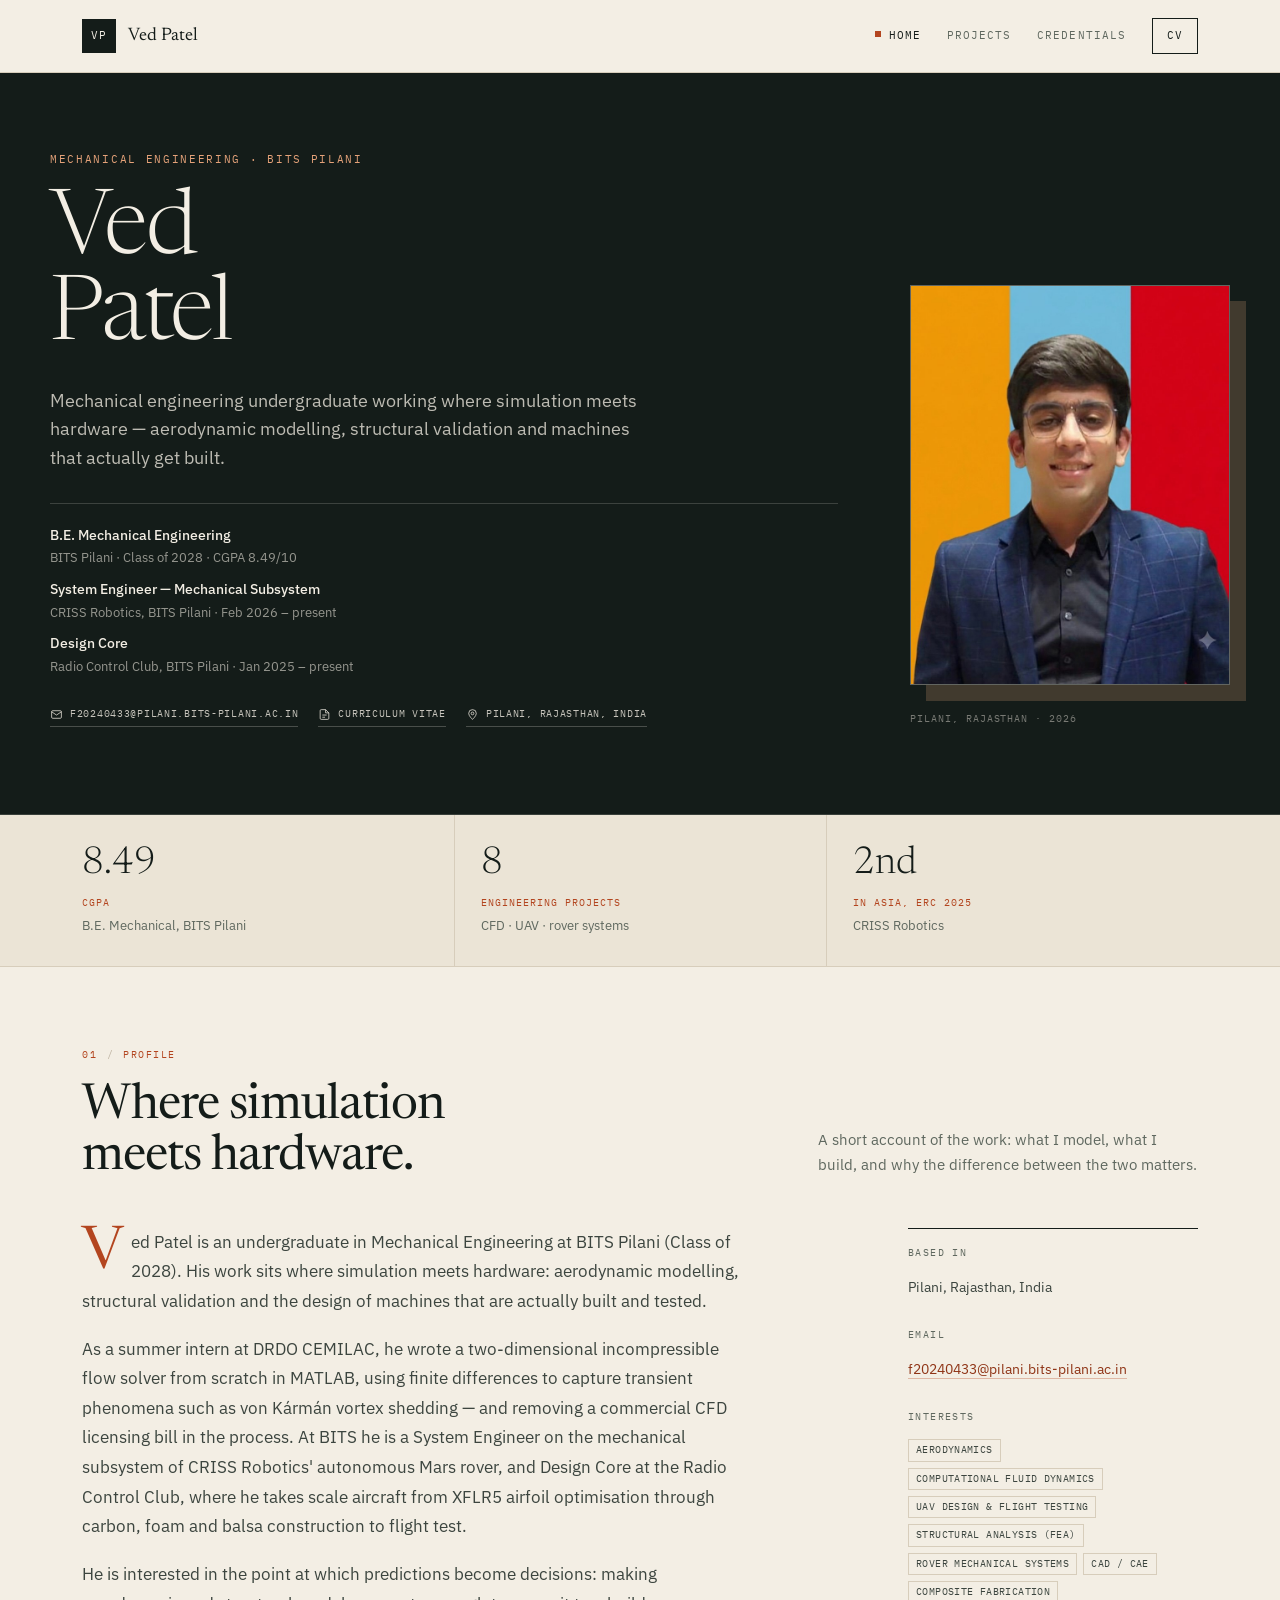
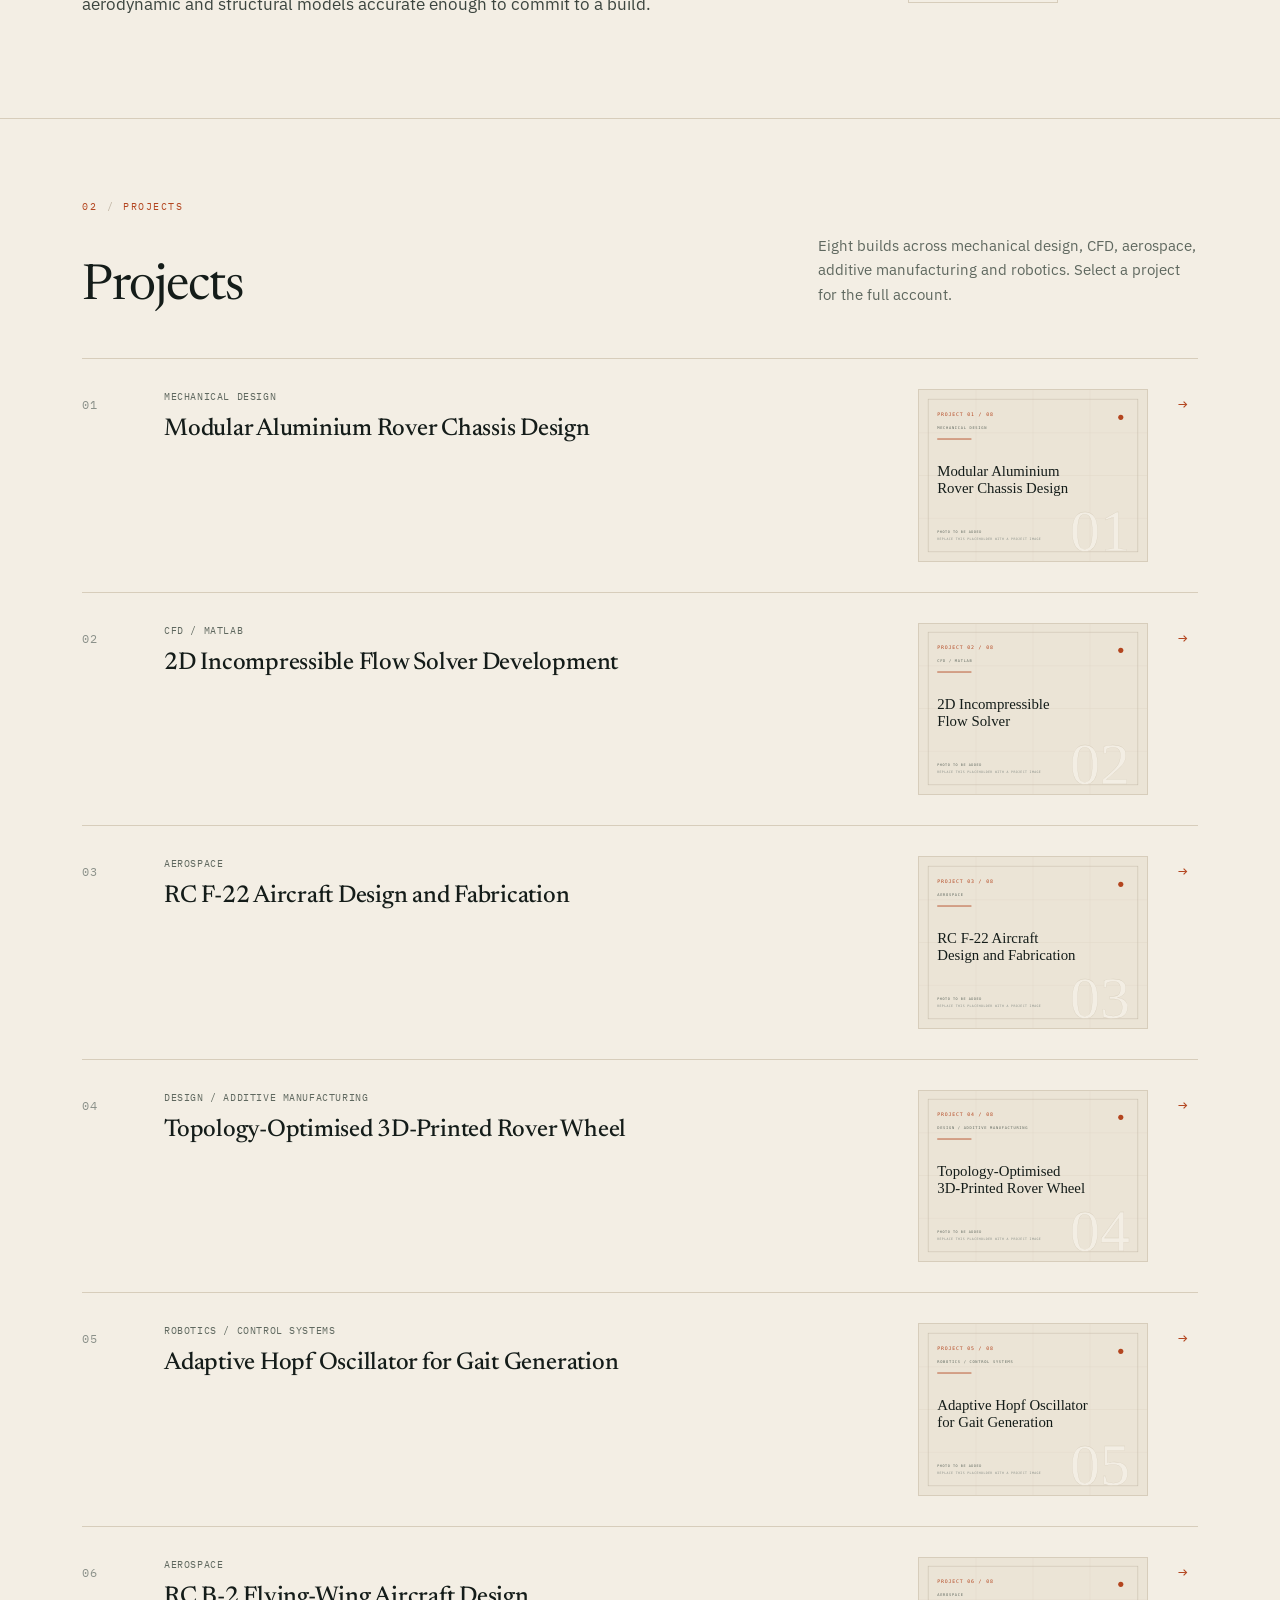
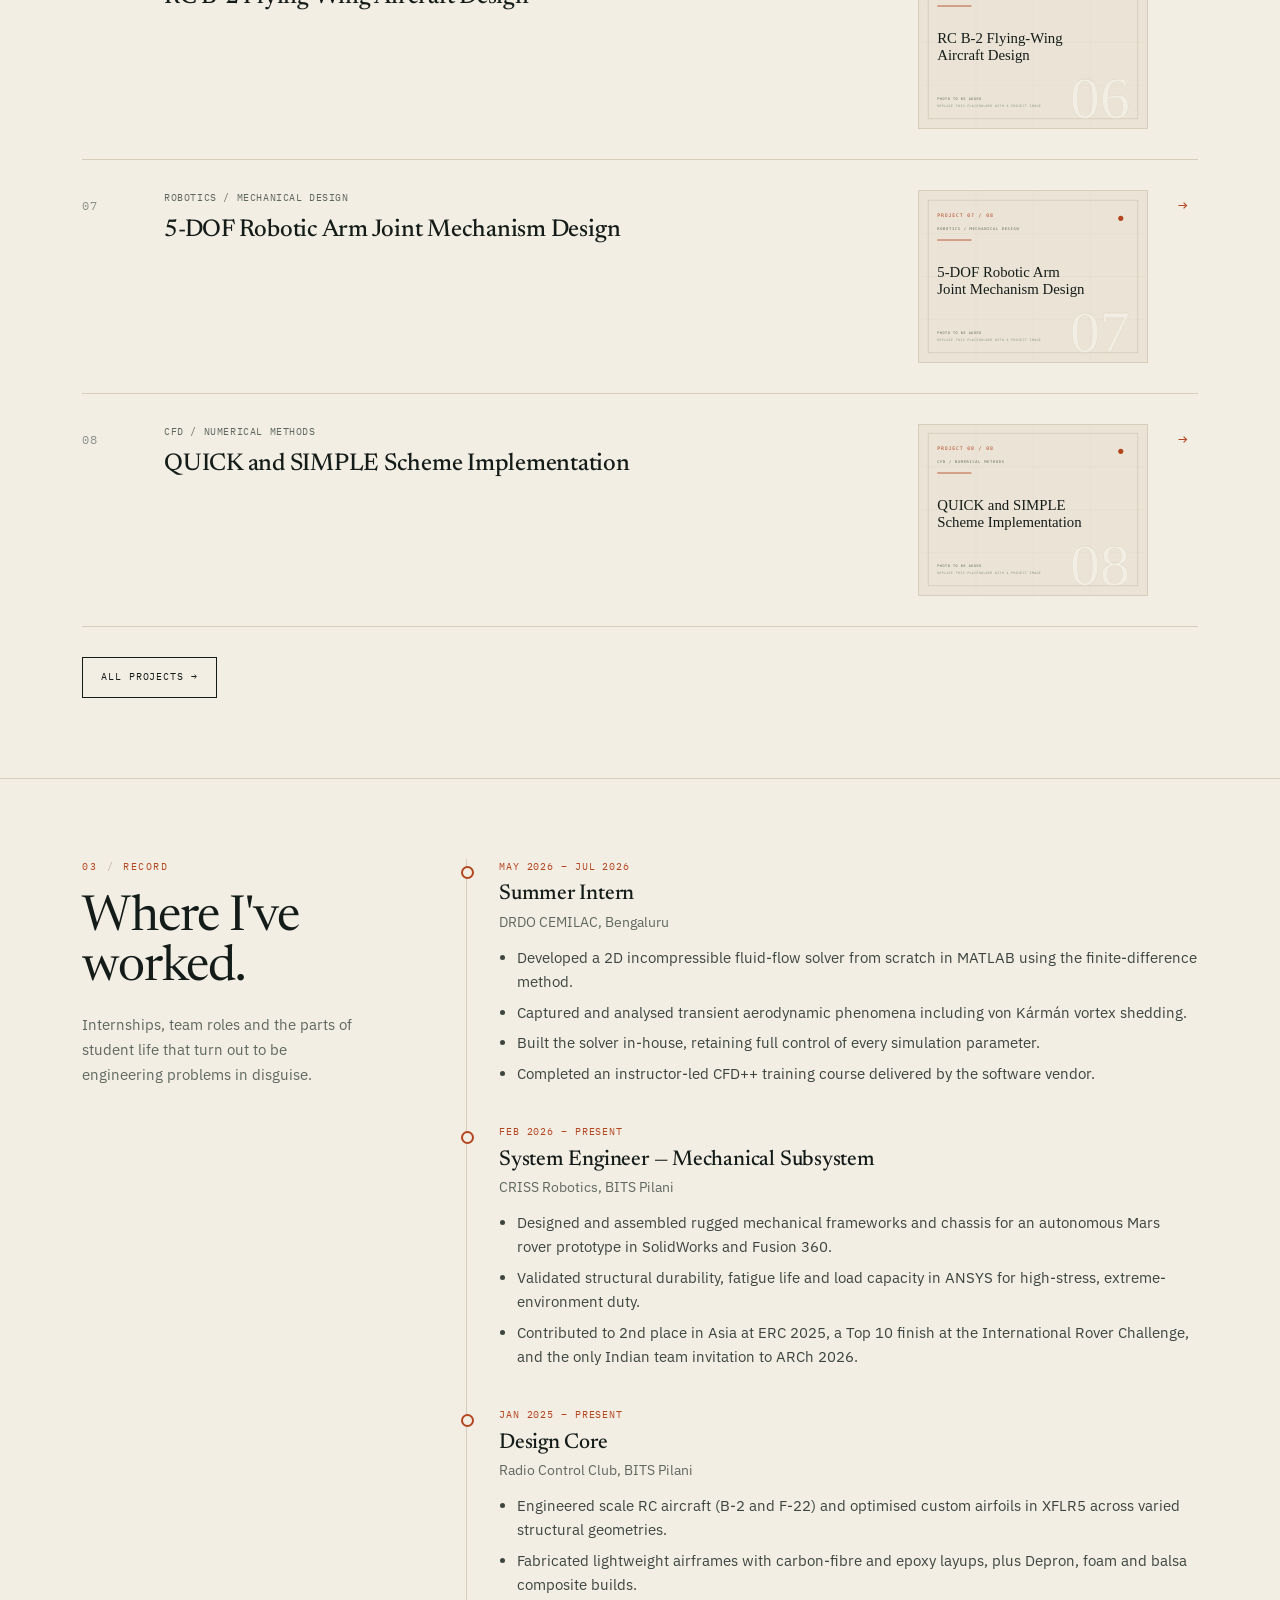
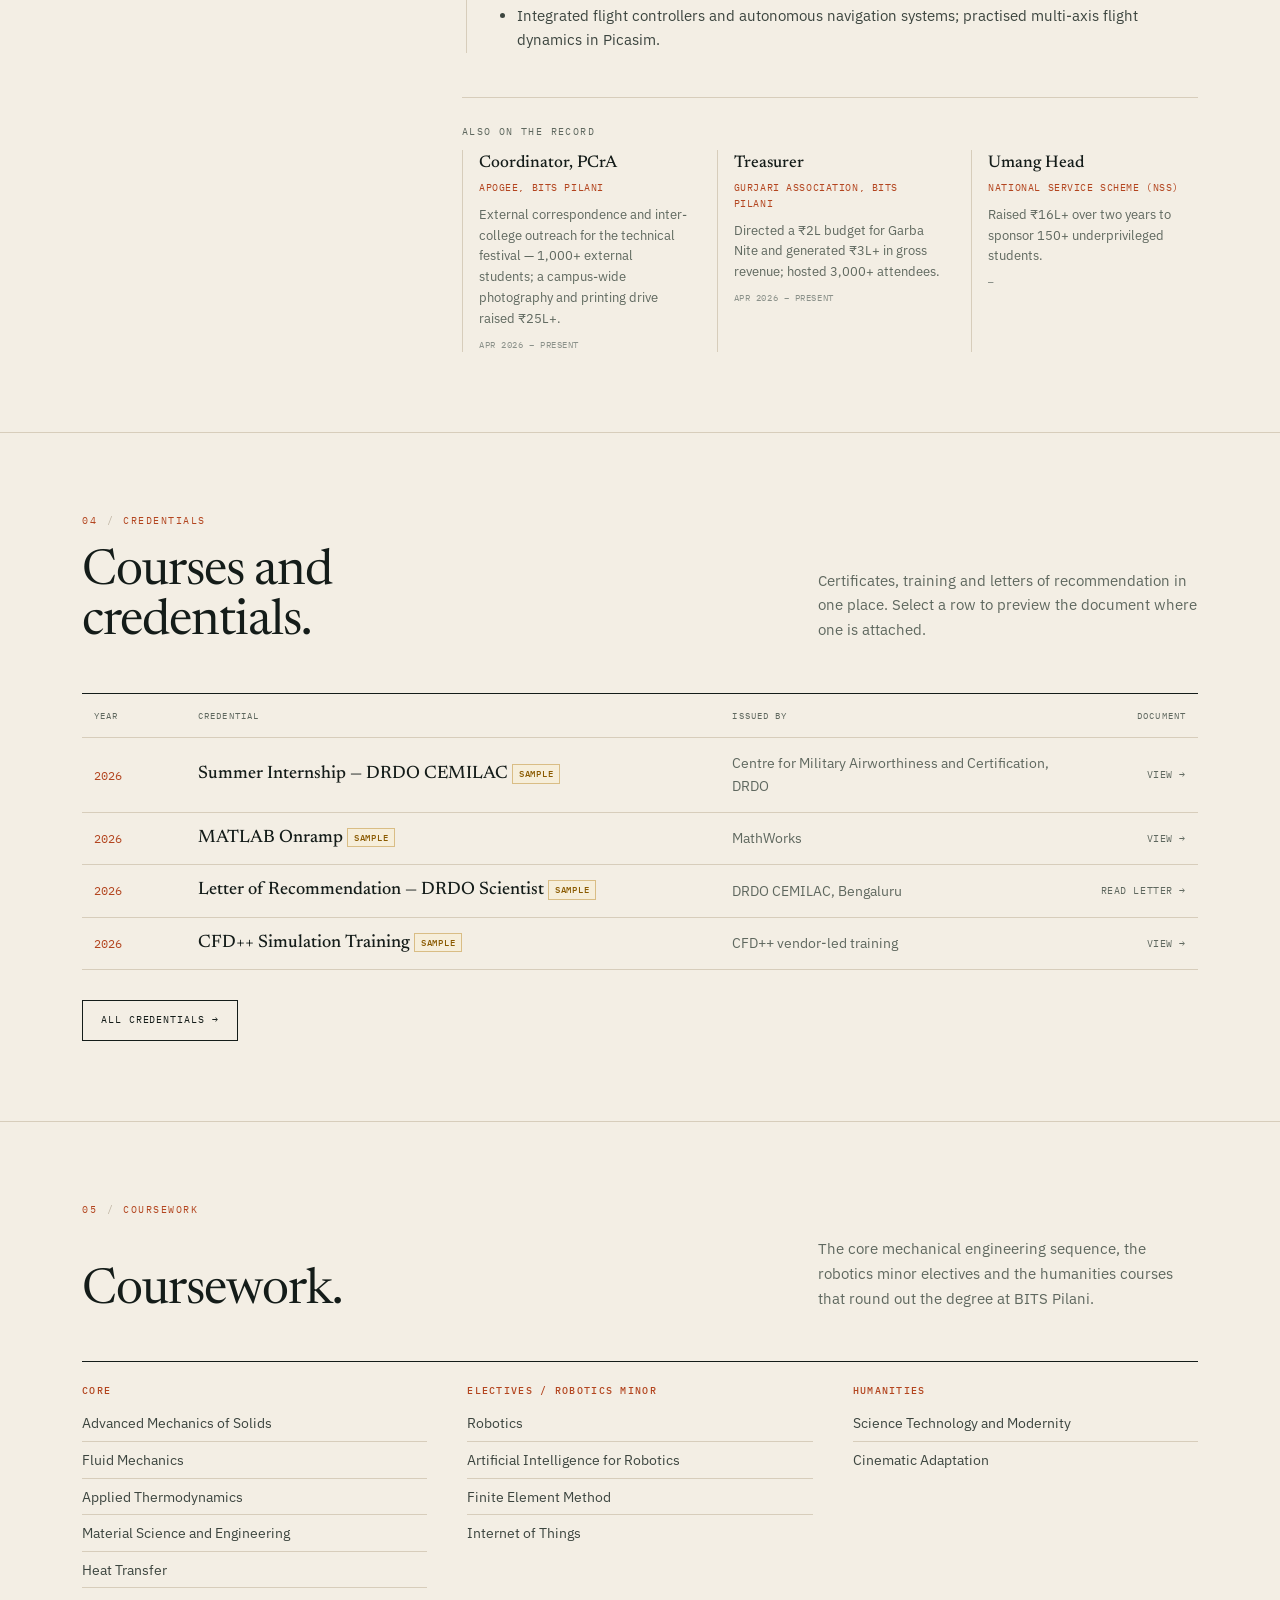
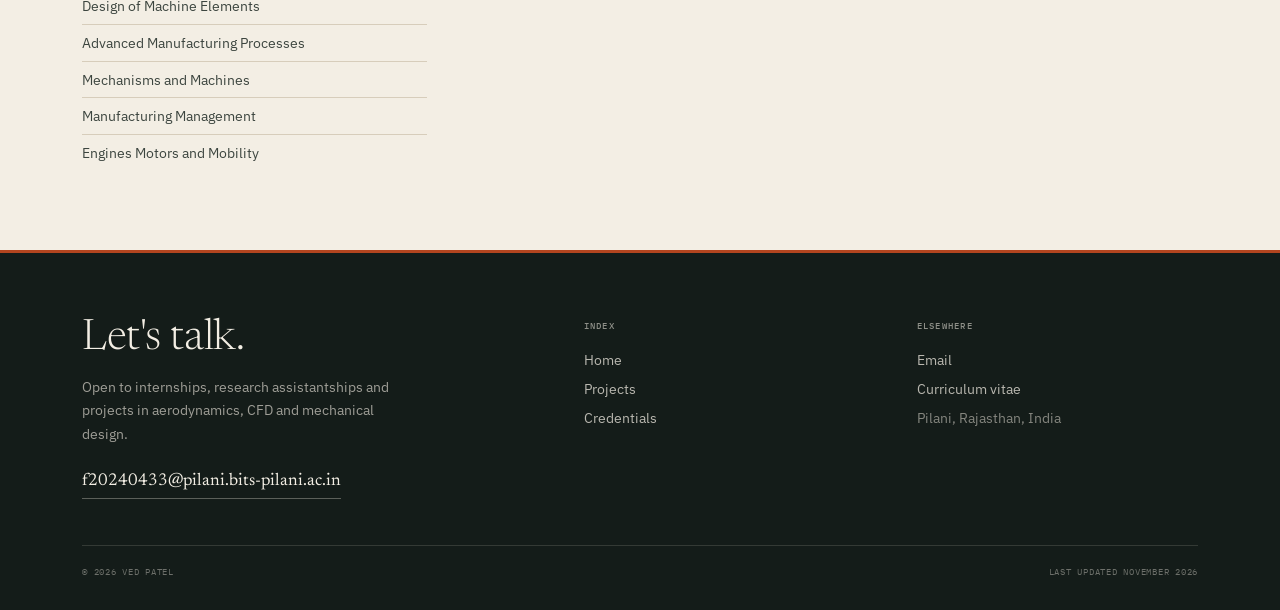
==== commit b133e067: "Expand projects, unify credentials and add coursework - List all 8 projects with name and domain on " ====
--- a/index.html
+++ b/index.html
@@ -31,8 +31,7 @@
     <nav class="nav-links" id="nav-links">
       <a href="index.html" class="active">Home</a>
       <a href="projects.html">Projects</a>
-      <a href="certificates.html">Certificates</a>
-      <a href="letters.html">Letters</a>
+      <a href="credentials.html">Credentials</a>
       <a href="assets/docs/Ved_Patel_CV.pdf" class="nav-cta" target="_blank" rel="noopener">CV</a>
     </nav>
   </div>
@@ -86,10 +85,10 @@
   <section class="section" id="work">
     <div class="wrap">
       <div class="section-head">
-        <p class="section-index">02 <span class="sep">/</span> Selected work</p>
+        <p class="section-index">02 <span class="sep">/</span> Projects</p>
         <div class="section-head-row">
-          <h2>Three projects,<br>three scales.</h2>
-          <p class="section-note">A solver written from first principles, a rover that has to survive a competition, and aircraft that leave the ground.</p>
+          <h2>Projects</h2>
+          <p class="section-note">Eight builds across mechanical design, CFD, aerospace, additive manufacturing and robotics. Select a project for the full account.</p>
         </div>
       </div>
       <ol class="work-index" data-featured-projects></ol>
@@ -114,35 +113,35 @@
     </div>
   </section>
 
-  <section class="section" id="certificates">
+  <section class="section" id="credentials">
     <div class="wrap">
       <div class="section-head">
-        <p class="section-index">04 <span class="sep">/</span> Certificates</p>
+        <p class="section-index">04 <span class="sep">/</span> Credentials</p>
         <div class="section-head-row">
           <h2>Courses and<br>credentials.</h2>
-          <p class="section-note">Training, internships and competition records, with the issuing organisation and the date. Select a row to preview the document.</p>
+          <p class="section-note">Certificates, training and letters of recommendation in one place. Select a row to preview the document where one is attached.</p>
         </div>
       </div>
       <div class="ledger">
         <div class="ledger-head">
-          <span>Year</span><span>Certificate</span><span>Issued by</span><span style="text-align:right">Document</span>
+          <span>Year</span><span>Credential</span><span>Issued by</span><span style="text-align:right">Document</span>
         </div>
-        <div data-cert-preview></div>
+        <div data-credential-preview></div>
       </div>
-      <p class="section-more"><a class="btn" href="certificates.html">Full ledger &rarr;</a></p>
+      <p class="section-more"><a class="btn" href="credentials.html">All credentials &rarr;</a></p>
     </div>
   </section>
 
-  <section class="section" id="letters">
+  <section class="section" id="coursework">
     <div class="wrap">
-      <div class="cta">
-        <div>
-          <p class="section-index">05 <span class="sep">/</span> Letters</p>
-          <h2>What others say.</h2>
-          <p>Letters from internship, academic and team supervisors who have seen the work first-hand, shared with their permission.</p>
+      <div class="section-head">
+        <p class="section-index">05 <span class="sep">/</span> Coursework</p>
+        <div class="section-head-row">
+          <h2>Coursework.</h2>
+          <p class="section-note">The core mechanical engineering sequence, the robotics minor electives and the humanities courses that round out the degree at BITS Pilani.</p>
         </div>
-        <a class="btn btn-accent" href="letters.html">Read the letters &rarr;</a>
       </div>
+      <div class="coursework-grid" data-coursework></div>
     </div>
   </section>
 
@@ -160,8 +159,7 @@
         <h4>Index</h4>
         <a href="index.html">Home</a>
         <a href="projects.html">Projects</a>
-        <a href="certificates.html">Certificates</a>
-        <a href="letters.html">Letters</a>
+        <a href="credentials.html">Credentials</a>
       </div>
       <div>
         <h4>Elsewhere</h4>
--- a/assets/css/style.css
+++ b/assets/css/style.css
@@ -225,7 +225,7 @@
 
 /* ---------- Stats band ---------- */
 .stats{ background:var(--paper-2); border-bottom:1px solid var(--line); }
-.stats-grid{ display:grid; grid-template-columns:repeat(4,1fr); }
+.stats-grid{ display:grid; grid-template-columns:repeat(3,1fr); }
 .stat{ padding:30px 26px; border-left:1px solid var(--line); }
 .stat:first-child{ border-left:0; padding-left:0; }
 .stat .num{
@@ -544,6 +544,33 @@
   text-align:right;
   transition:color .15s ease;
 }
+
+/* ---------- Coursework ---------- */
+.coursework-grid{
+  display:grid;
+  grid-template-columns:repeat(3,1fr);
+  gap:40px;
+  border-top:1px solid var(--ink);
+  padding-top:24px;
+}
+.course-group h3{
+  font-family:var(--mono);
+  font-size:.62rem;
+  letter-spacing:.13em;
+  text-transform:uppercase;
+  color:var(--accent);
+  font-weight:500;
+  margin:0 0 8px;
+}
+.course-group ul{ list-style:none; margin:0; padding:0; }
+.course-group li{
+  font-size:.9rem;
+  line-height:1.5;
+  color:var(--body);
+  padding:7px 0;
+  border-bottom:1px solid var(--line);
+}
+.course-group li:last-child{ border-bottom:0; }
 
 /* ---------- Letters ---------- */
 .letters-grid{ display:grid; grid-template-columns:repeat(2,1fr); gap:24px; }
@@ -685,7 +712,7 @@
 .detail-hero h1{ max-width:20ch; }
 .facts{
   display:grid;
-  grid-template-columns:repeat(4,1fr);
+  grid-template-columns:repeat(3,1fr);
   border-top:1px solid var(--ink);
   border-bottom:1px solid var(--line);
   margin:0 0 50px;
@@ -751,6 +778,26 @@
 .panel li:last-child{ margin-bottom:0; }
 .panel .chips{ display:flex; flex-wrap:wrap; gap:6px; }
 .panel .links{ display:flex; flex-direction:column; gap:7px; font-size:.86rem; }
+.index-list{ list-style:none; margin:0; padding:0; display:flex; flex-direction:column; gap:2px; }
+.index-list a{
+  display:grid;
+  grid-template-columns:22px minmax(0,1fr);
+  gap:8px;
+  align-items:baseline;
+  padding:5px 0;
+  font-size:.84rem;
+  line-height:1.4;
+  color:var(--body);
+  border-bottom:0;
+}
+.index-list a:hover{ color:var(--accent); border-bottom:0; }
+.index-list a[aria-current="page"]{ color:var(--accent); }
+.index-list a span:first-child{
+  font-family:var(--mono);
+  font-size:.58rem;
+  letter-spacing:.06em;
+  color:var(--faint);
+}
 .prevnext{
   display:grid; grid-template-columns:1fr 1fr; gap:24px;
   margin-top:52px; padding-top:20px;
@@ -863,6 +910,8 @@
   color:var(--muted);
   margin:0 0 20px;
 }
+.modal-copy{ font-size:.94rem; line-height:1.65; color:var(--body); margin:0 0 16px; }
+.modal-copy strong{ color:var(--ink); font-weight:600; }
 .modal-figure{
   border:1px solid var(--line);
   background:var(--paper-2);
@@ -919,6 +968,7 @@
   .detail-grid{ grid-template-columns:1fr; gap:36px; }
   .detail-aside{ position:static; display:grid; grid-template-columns:1fr 1fr; gap:24px; }
   .leadership{ grid-template-columns:1fr 1fr; }
+  .coursework-grid{ grid-template-columns:1fr 1fr; }
   .letters-grid{ grid-template-columns:1fr; }
   .footer-top{ grid-template-columns:1fr 1fr; gap:36px; }
 }
@@ -949,6 +999,7 @@
   .stat{ padding:24px 0 24px 20px; }
   .stat:nth-child(odd){ border-left:0; padding-left:0; }
   .stat:nth-child(n+3){ border-top:1px solid var(--line); }
+  .stat:last-child{ grid-column:1 / -1; border-left:0; padding-left:0; }
 
   .section{ padding:58px 0; }
 
@@ -984,7 +1035,9 @@
   .fact{ padding:14px 16px 14px 0; }
   .fact:nth-child(odd){ border-left:0; padding-left:0; }
   .fact:nth-child(n+3){ border-top:1px solid var(--line); }
-
+  .fact:last-child{ grid-column:1 / -1; border-left:0; padding-left:0; }
+
+  .coursework-grid{ grid-template-columns:1fr; gap:30px; }
   .gallery{ grid-template-columns:1fr; }
   .prevnext{ grid-template-columns:1fr; gap:18px; }
   .prevnext .next{ text-align:left; }
